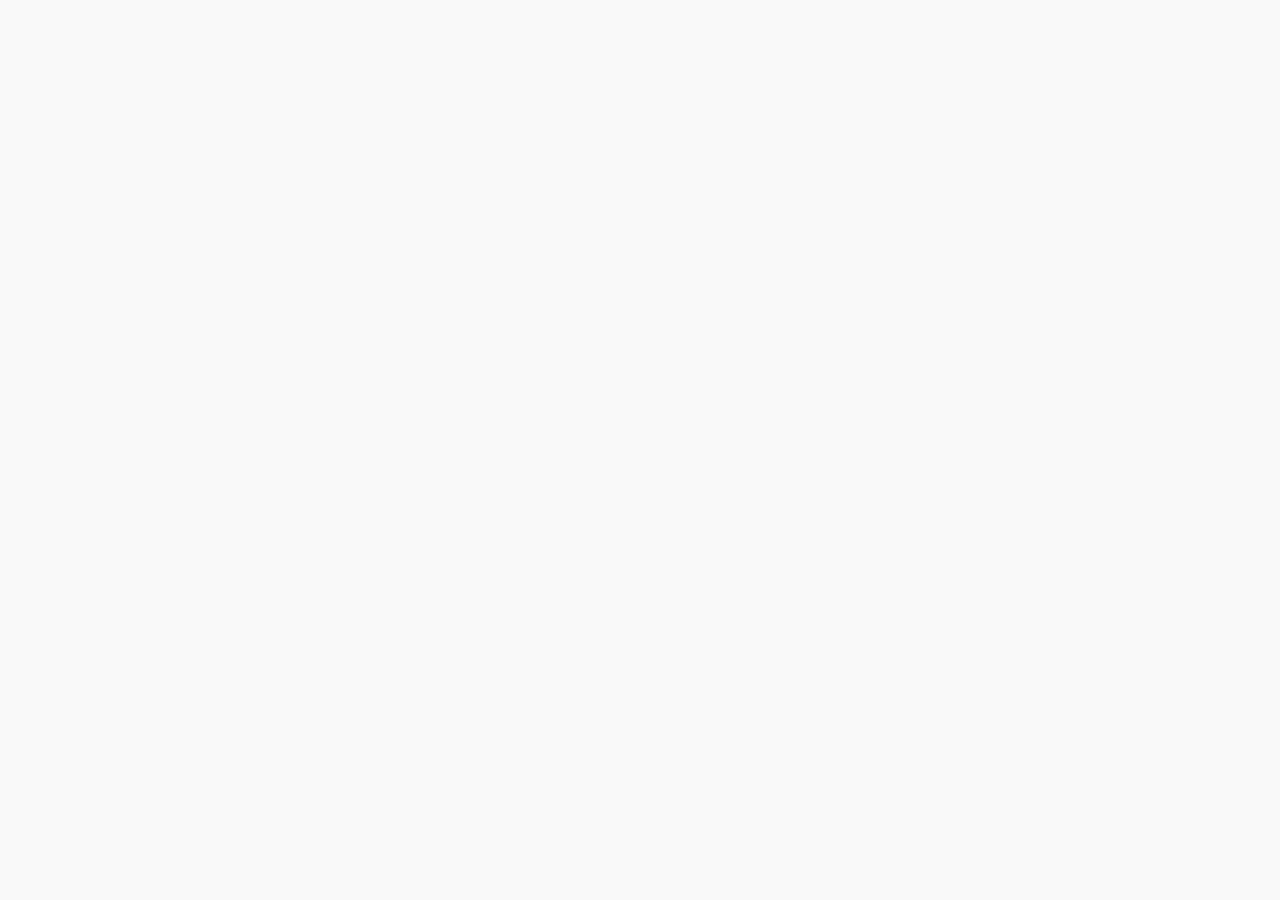
==== index.html @ bdbdbea4 "Update index.html" ====
<!DOCTYPE html>
<html lang="en">

<head>
  <meta charset="UTF-8" />
  <meta name="viewport" content="width=device-width, initial-scale=1.0" />
  <title>Smart Arab Hustle</title>
  <link rel="stylesheet" href="style.css" />
  <style>
    html {
      scroll-behavior: smooth;
    }

    body {
      font-family: Arial, sans-serif;
      margin: 0;
      padding: 0;
      background-color: #f9f9f9;
    }

    .hero {
      background: linear-gradient(to right, #0f2027, #203a43, #2c5364);
      color: white;
      text-align: center;
      padding: 60px 20px;
    }

    .hero h1 {
      font-size: 2.5em;
      margin-bottom: 10px;
    }

    .hero p {
      font-size: 1.2em;
      margin-bottom: 20px;
    }

    .hero a {
      padding:
---- style.css ----
body {
    font-family: 'Segoe UI', sans-serif;
    background: #f4f4f4;
    color: #333;
    text-align: center;
    margin: 0;
    padding: 0;
}
.container {
    padding: 40px 20px;
}
.logo {
    width: 100px;
    margin-bottom: 10px;
}
h1 {
    font-size: 2.5em;
    margin-bottom: 10px;
}
p {
    font-size: 1.2em;
    margin-bottom: 20px;
}
.buttons a {
    display: inline-block;
    margin: 10px;
    padding: 10px 20px;
    background: #007bff;
    color: white;
    text-decoration: none;
    border-radius: 5px;
}
.buttons a:hover {
    background: #0056b3;
}
footer {
    margin-top: 40px;
    font-size: 0.9em;
    color: #777;
}
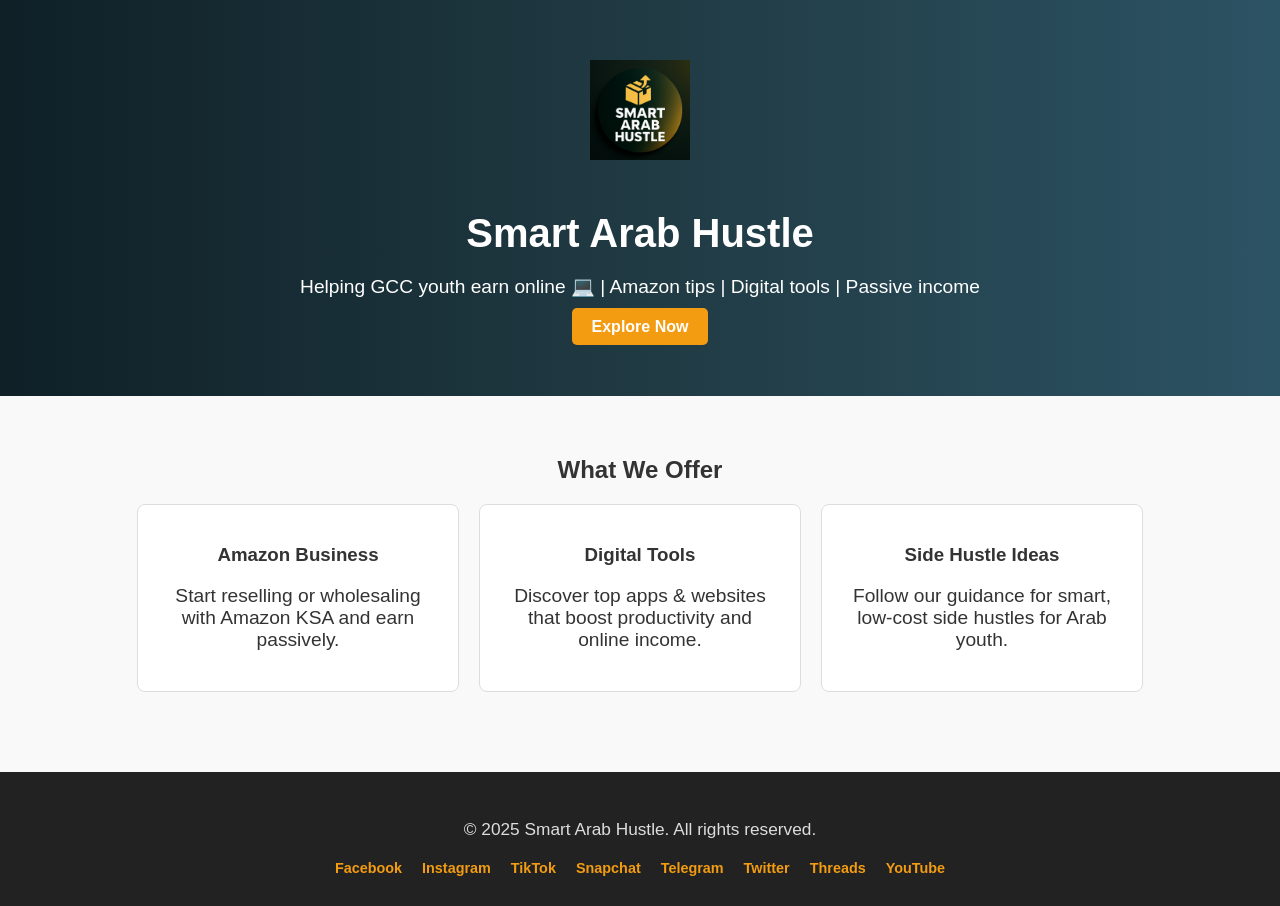
==== commit 1b4ab05b: "Update index.html" ====
--- a/index.html
+++ b/index.html
@@ -36,4 +36,120 @@
     }
 
     .hero a {
-      padding:
+      padding: 10px 20px;
+      background-color: #f39c12;
+      color: white;
+      text-decoration: none;
+      border-radius: 5px;
+      font-weight: bold;
+    }
+
+    .section {
+      padding: 40px 20px;
+      text-align: center;
+      opacity: 0;
+      transform: translateY(30px);
+      transition: opacity 0.8s ease-out, transform 0.8s ease-out;
+    }
+
+    .section.visible {
+      opacity: 1;
+      transform: translateY(0);
+    }
+
+    .section h2 {
+      margin-bottom: 20px;
+      color: #333;
+    }
+
+    .services {
+      display: flex;
+      flex-wrap: wrap;
+      justify-content: center;
+      gap: 20px;
+    }
+
+    .service-box {
+      background-color: white;
+      border: 1px solid #ddd;
+      padding: 20px;
+      border-radius: 8px;
+      width: 280px;
+    }
+
+    footer {
+      background-color: #222;
+      color: #ddd;
+      text-align: center;
+      padding: 30px 20px;
+    }
+
+    .social-icons a {
+      margin: 0 8px;
+      color: #f39c12;
+      text-decoration: none;
+      font-weight: bold;
+    }
+
+    .logo {
+      height: 100px;
+      margin-bottom: 20px;
+    }
+  </style>
+</head>
+
+<body>
+  <div class="hero">
+    <img src="logo.png" alt="Smart Arab Hustle Logo" class="logo" />
+    <h1>Smart Arab Hustle</h1>
+    <p>Helping GCC youth earn online 💻 | Amazon tips | Digital tools | Passive income</p>
+    <a href="#services">Explore Now</a>
+  </div>
+
+  <div class="section" id="services">
+    <h2>What We Offer</h2>
+    <div class="services">
+      <div class="service-box">
+        <h3>Amazon Business</h3>
+        <p>Start reselling or wholesaling with Amazon KSA and earn passively.</p>
+      </div>
+      <div class="service-box">
+        <h3>Digital Tools</h3>
+        <p>Discover top apps & websites that boost productivity and online income.</p>
+      </div>
+      <div class="service-box">
+        <h3>Side Hustle Ideas</h3>
+        <p>Follow our guidance for smart, low-cost side hustles for Arab youth.</p>
+      </div>
+    </div>
+  </div>
+
+  <footer>
+    <p>&copy; 2025 Smart Arab Hustle. All rights reserved.</p>
+    <div class="social-icons">
+      <a href="https://facebook.com/smartarabhustle" target="_blank">Facebook</a>
+      <a href="https://instagram.com/smartarabhustle" target="_blank">Instagram</a>
+      <a href="https://tiktok.com/@smartarabhustle" target="_blank">TikTok</a>
+      <a href="https://snapchat.com/add/smartarabhustle" target="_blank">Snapchat</a>
+      <a href="https://t.me/smartarabhustle" target="_blank">Telegram</a>
+      <a href="https://twitter.com/smartarabhustle" target="_blank">Twitter</a>
+      <a href="https://www.threads.net/@smartarabhustle" target="_blank">Threads</a>
+      <a href="https://youtube.com/@smartarabhustle" target="_blank">YouTube</a>
+    </div>
+  </footer>
+
+  <script>
+    // Scroll animation: detect when section is visible
+    const section = document.getElementById('services');
+    const observer = new IntersectionObserver(entries => {
+      entries.forEach(entry => {
+        if (entry.isIntersecting) {
+          entry.target.classList.add('visible');
+        }
+      });
+    }, { threshold: 0.2 });
+    observer.observe(section);
+  </script>
+</body>
+
+</html>
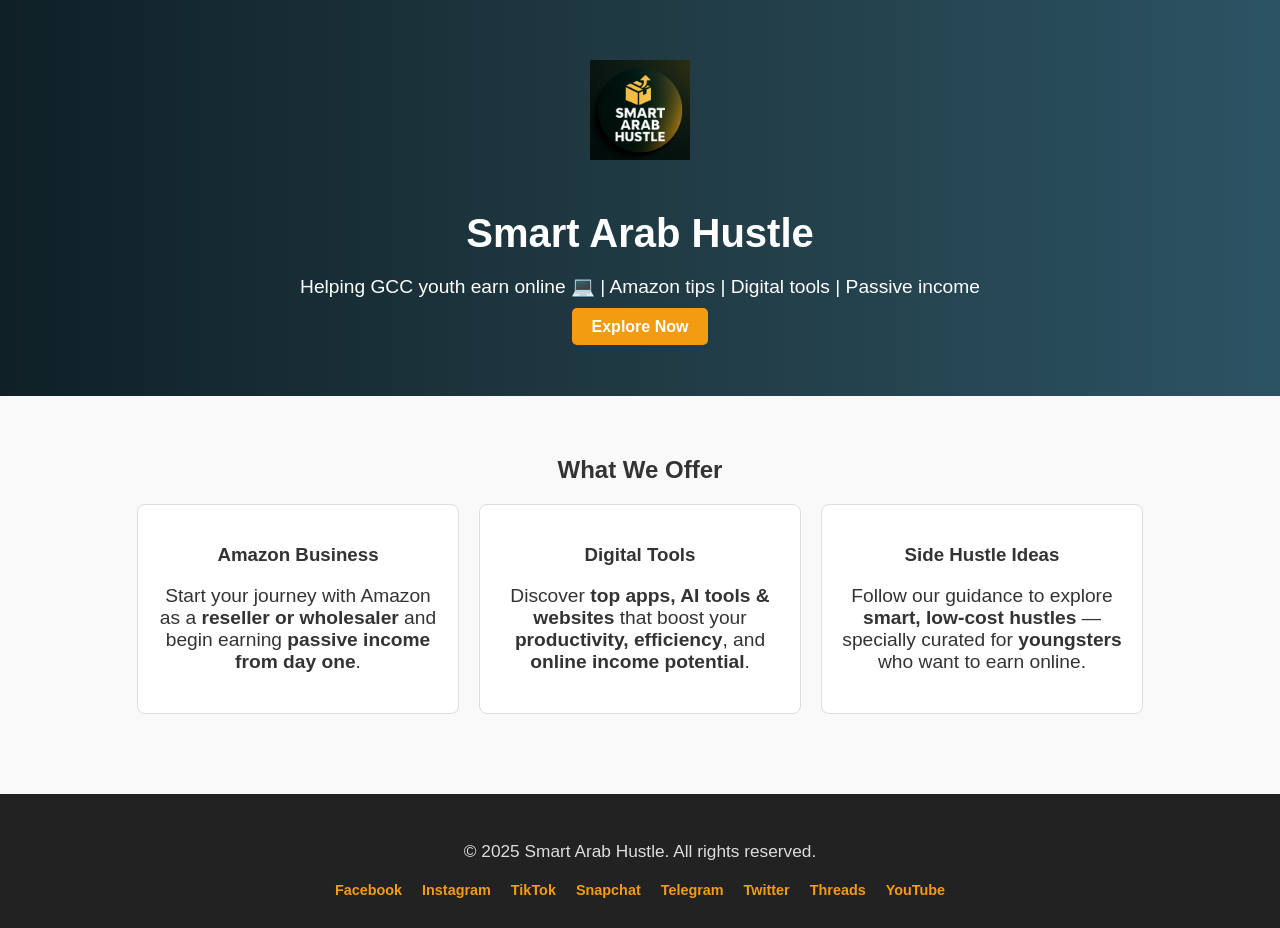
==== commit b7814811: "Update index.html" ====
--- a/index.html
+++ b/index.html
@@ -111,15 +111,15 @@
     <div class="services">
       <div class="service-box">
         <h3>Amazon Business</h3>
-        <p>Start reselling or wholesaling with Amazon KSA and earn passively.</p>
+        <p>Start your journey with Amazon as a <strong>reseller or wholesaler</strong> and begin earning <strong>passive income from day one</strong>.</p>
       </div>
       <div class="service-box">
         <h3>Digital Tools</h3>
-        <p>Discover top apps & websites that boost productivity and online income.</p>
+        <p>Discover <strong>top apps, AI tools & websites</strong> that boost your <strong>productivity, efficiency</strong>, and <strong>online income potential</strong>.</p>
       </div>
       <div class="service-box">
         <h3>Side Hustle Ideas</h3>
-        <p>Follow our guidance for smart, low-cost side hustles for Arab youth.</p>
+        <p>Follow our guidance to explore <strong>smart, low-cost hustles</strong> — specially curated for <strong>youngsters</strong> who want to earn online.</p>
       </div>
     </div>
   </div>
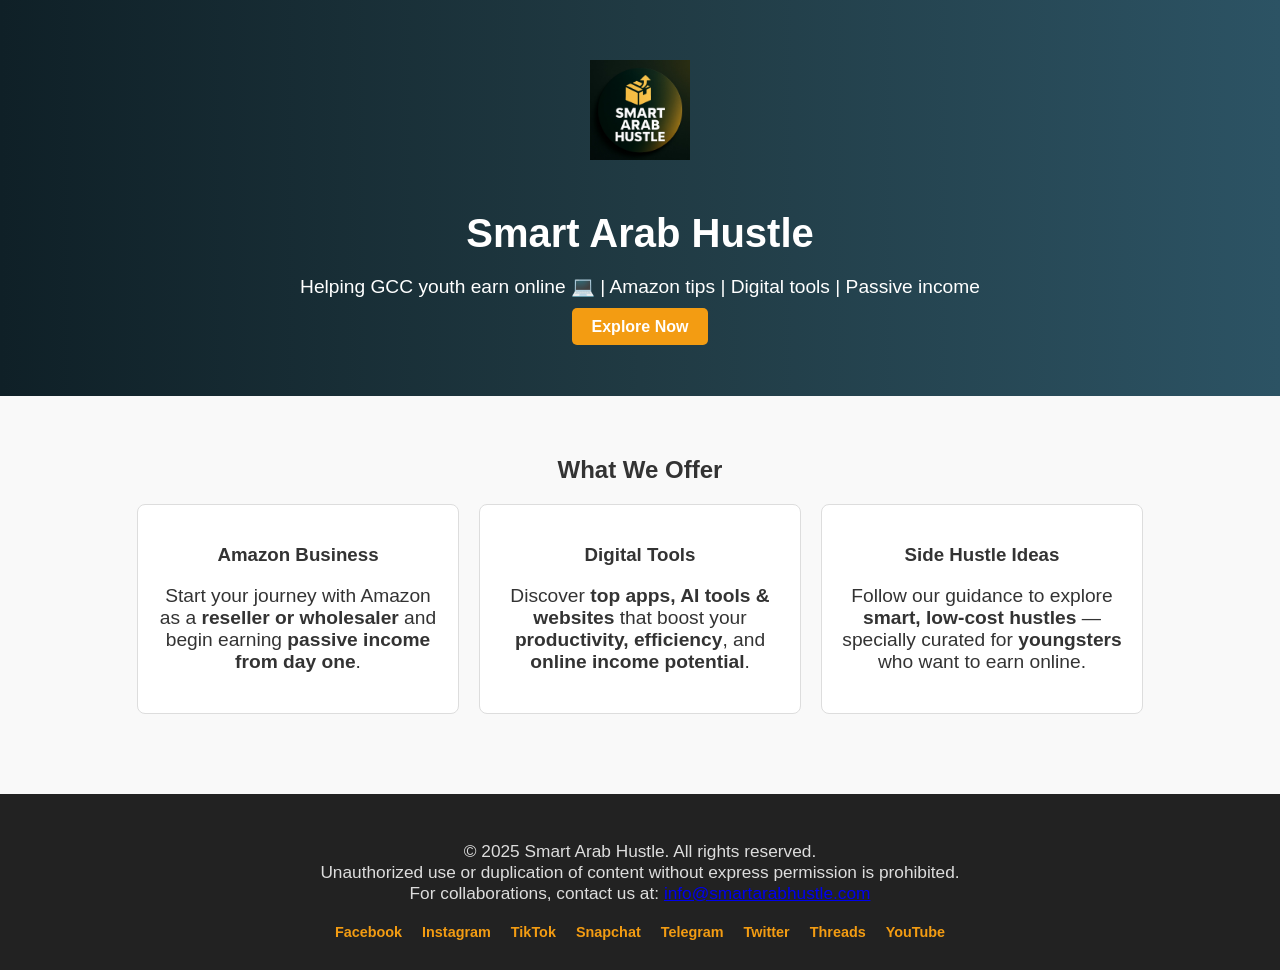
==== commit 332c0dc0: "Update index.html" ====
--- a/index.html
+++ b/index.html
@@ -125,7 +125,9 @@
   </div>
 
   <footer>
-    <p>&copy; 2025 Smart Arab Hustle. All rights reserved.</p>
+    <p>&copy; 2025 Smart Arab Hustle. All rights reserved.<br>
+      Unauthorized use or duplication of content without express permission is prohibited.<br>
+      For collaborations, contact us at: <a href="mailto:info@smartarabhustle.com">info@smartarabhustle.com</a></p>
     <div class="social-icons">
       <a href="https://facebook.com/smartarabhustle" target="_blank">Facebook</a>
       <a href="https://instagram.com/smartarabhustle" target="_blank">Instagram</a>
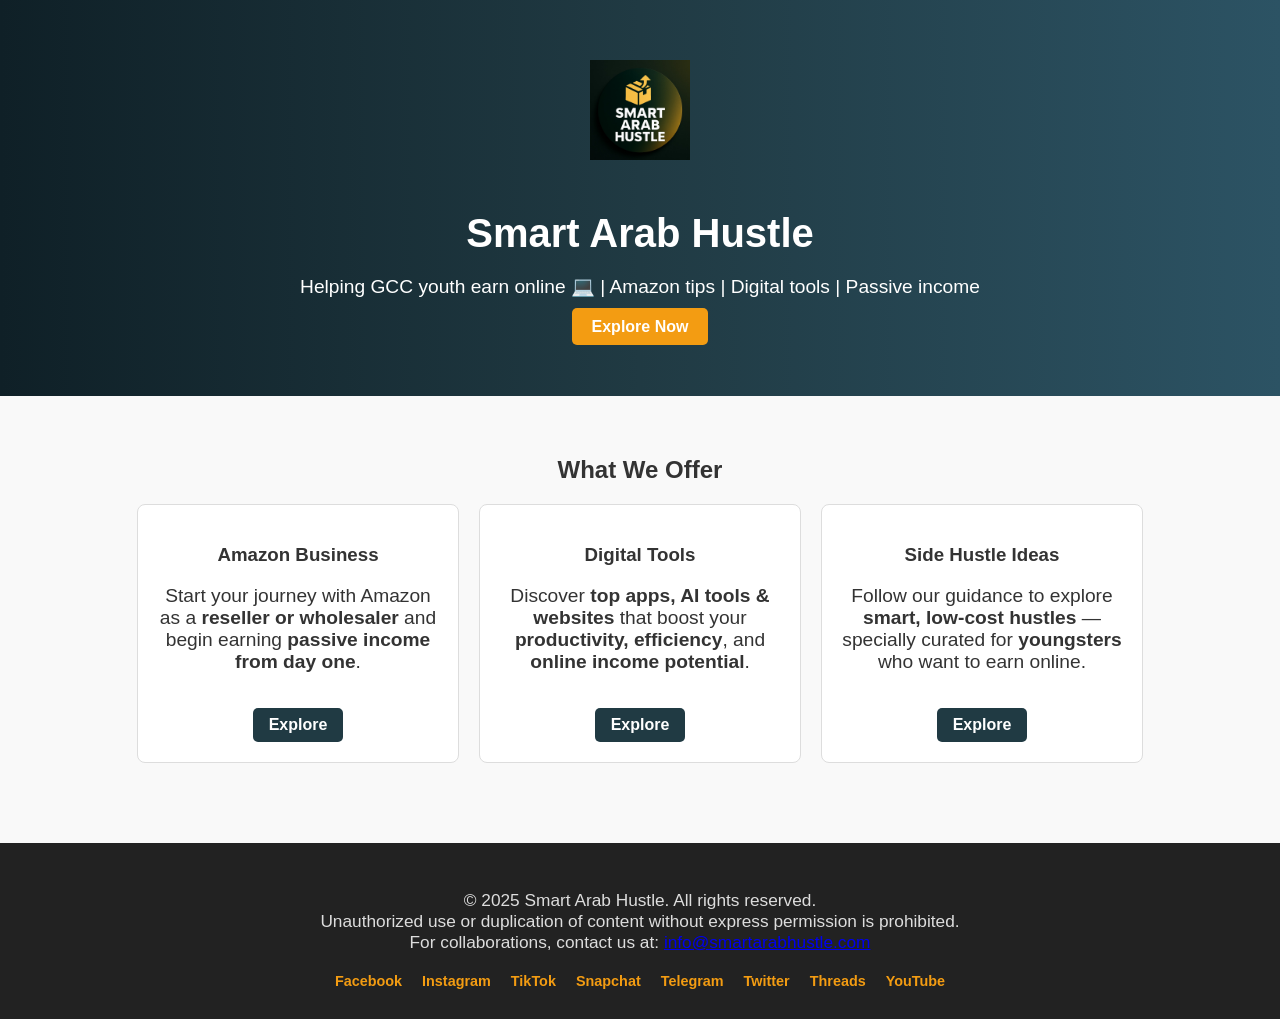
==== commit ee980e06: "Update index.html" ====
--- a/index.html
+++ b/index.html
@@ -77,6 +77,17 @@
       width: 280px;
     }
 
+    .service-box a {
+      display: inline-block;
+      margin-top: 15px;
+      padding: 8px 16px;
+      background-color: #203a43;
+      color: #fff;
+      border-radius: 5px;
+      text-decoration: none;
+      font-weight: bold;
+    }
+
     footer {
       background-color: #222;
       color: #ddd;
@@ -112,14 +123,17 @@
       <div class="service-box">
         <h3>Amazon Business</h3>
         <p>Start your journey with Amazon as a <strong>reseller or wholesaler</strong> and begin earning <strong>passive income from day one</strong>.</p>
+        <a href="/amazon.html">Explore</a>
       </div>
       <div class="service-box">
         <h3>Digital Tools</h3>
         <p>Discover <strong>top apps, AI tools & websites</strong> that boost your <strong>productivity, efficiency</strong>, and <strong>online income potential</strong>.</p>
+        <a href="/tools.html">Explore</a>
       </div>
       <div class="service-box">
         <h3>Side Hustle Ideas</h3>
         <p>Follow our guidance to explore <strong>smart, low-cost hustles</strong> — specially curated for <strong>youngsters</strong> who want to earn online.</p>
+        <a href="/hustles.html">Explore</a>
       </div>
     </div>
   </div>
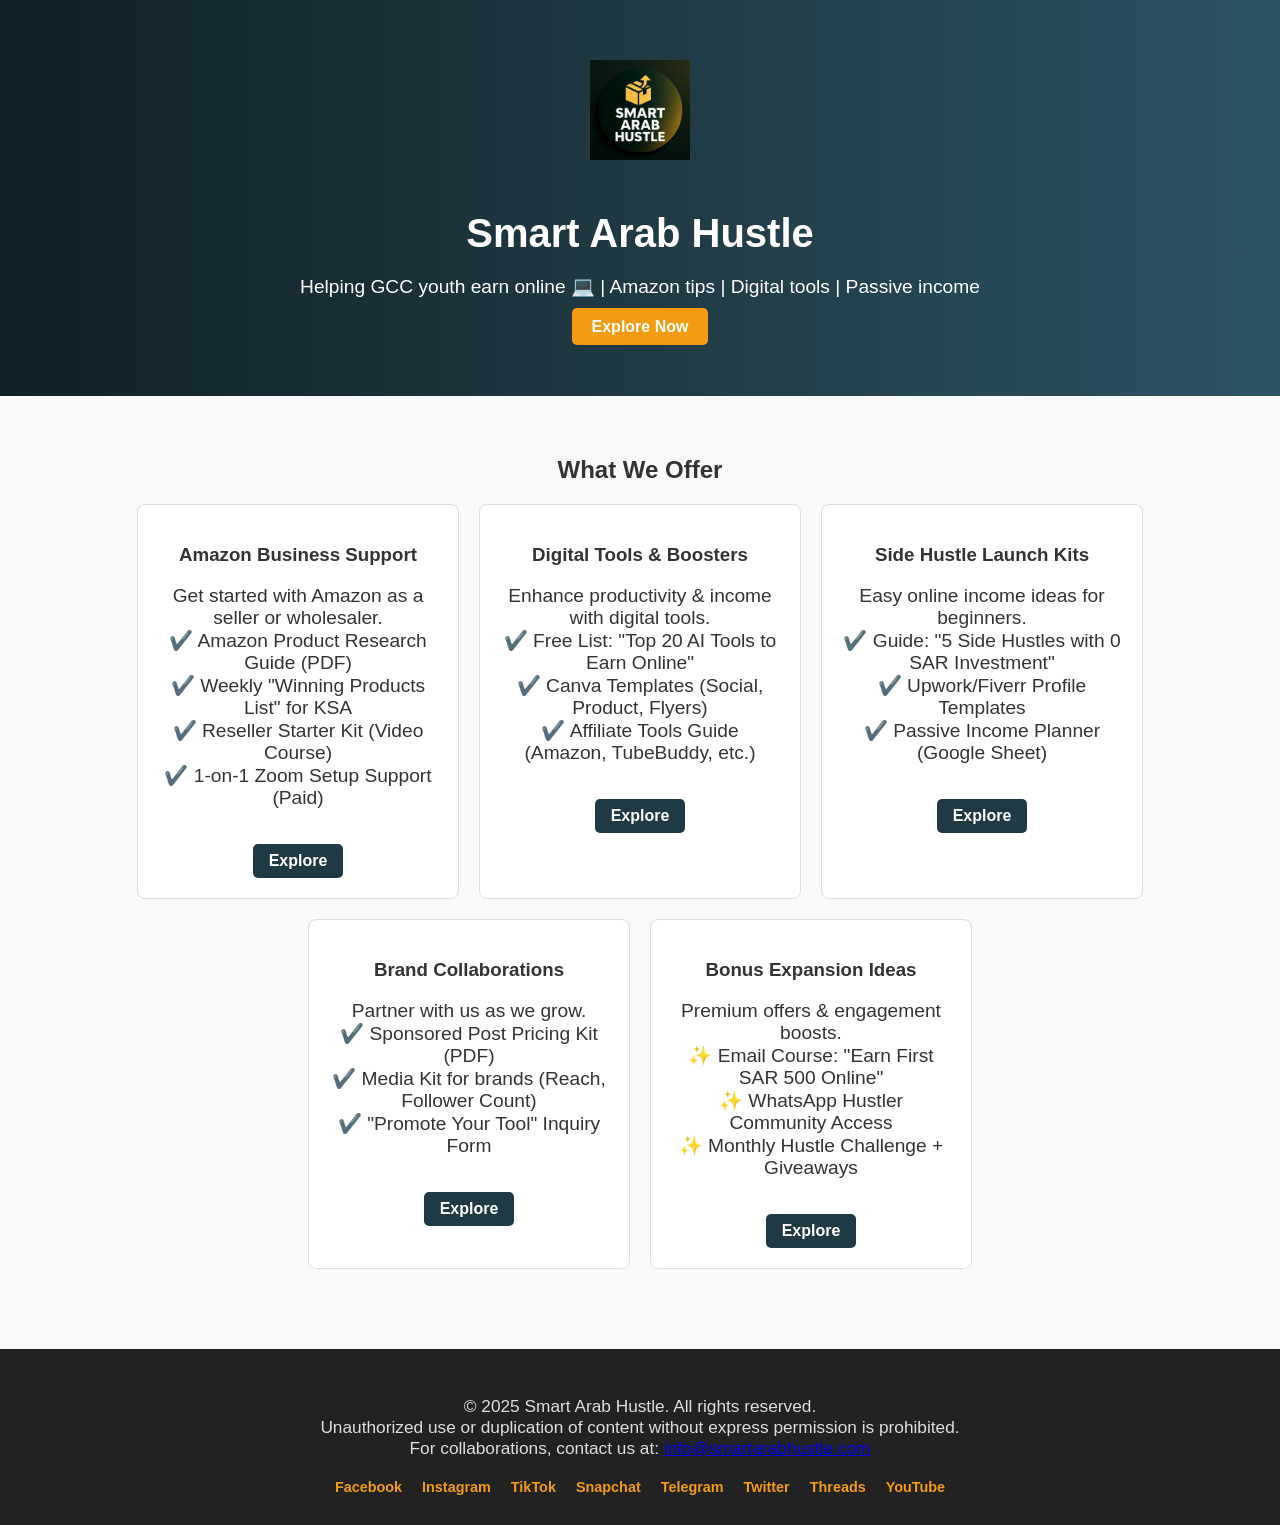
==== commit 71e16dc3: "Update index.html" ====
--- a/index.html
+++ b/index.html
@@ -121,19 +121,75 @@
     <h2>What We Offer</h2>
     <div class="services">
       <div class="service-box">
-        <h3>Amazon Business</h3>
-        <p>Start your journey with Amazon as a <strong>reseller or wholesaler</strong> and begin earning <strong>passive income from day one</strong>.</p>
+        <h3>Amazon Business Support</h3>
+        <p>
+          Get started with Amazon as a seller or wholesaler.
+          <br />
+          ✔️ Amazon Product Research Guide (PDF)
+          <br />
+          ✔️ Weekly "Winning Products List" for KSA
+          <br />
+          ✔️ Reseller Starter Kit (Video Course)
+          <br />
+          ✔️ 1-on-1 Zoom Setup Support (Paid)
+        </p>
         <a href="/amazon.html">Explore</a>
       </div>
-      <div class="service-box">
-        <h3>Digital Tools</h3>
-        <p>Discover <strong>top apps, AI tools & websites</strong> that boost your <strong>productivity, efficiency</strong>, and <strong>online income potential</strong>.</p>
+
+      <div class="service-box">
+        <h3>Digital Tools & Boosters</h3>
+        <p>
+          Enhance productivity & income with digital tools.
+          <br />
+          ✔️ Free List: "Top 20 AI Tools to Earn Online"
+          <br />
+          ✔️ Canva Templates (Social, Product, Flyers)
+          <br />
+          ✔️ Affiliate Tools Guide (Amazon, TubeBuddy, etc.)
+        </p>
         <a href="/tools.html">Explore</a>
       </div>
-      <div class="service-box">
-        <h3>Side Hustle Ideas</h3>
-        <p>Follow our guidance to explore <strong>smart, low-cost hustles</strong> — specially curated for <strong>youngsters</strong> who want to earn online.</p>
+
+      <div class="service-box">
+        <h3>Side Hustle Launch Kits</h3>
+        <p>
+          Easy online income ideas for beginners.
+          <br />
+          ✔️ Guide: "5 Side Hustles with 0 SAR Investment"
+          <br />
+          ✔️ Upwork/Fiverr Profile Templates
+          <br />
+          ✔️ Passive Income Planner (Google Sheet)
+        </p>
         <a href="/hustles.html">Explore</a>
+      </div>
+
+      <div class="service-box">
+        <h3>Brand Collaborations</h3>
+        <p>
+          Partner with us as we grow.
+          <br />
+          ✔️ Sponsored Post Pricing Kit (PDF)
+          <br />
+          ✔️ Media Kit for brands (Reach, Follower Count)
+          <br />
+          ✔️ "Promote Your Tool" Inquiry Form
+        </p>
+        <a href="/collab.html">Explore</a>
+      </div>
+
+      <div class="service-box">
+        <h3>Bonus Expansion Ideas</h3>
+        <p>
+          Premium offers & engagement boosts.
+          <br />
+          ✨ Email Course: "Earn First SAR 500 Online"
+          <br />
+          ✨ WhatsApp Hustler Community Access
+          <br />
+          ✨ Monthly Hustle Challenge + Giveaways
+        </p>
+        <a href="/bonus.html">Explore</a>
       </div>
     </div>
   </div>
@@ -155,7 +211,6 @@
   </footer>
 
   <script>
-    // Scroll animation: detect when section is visible
     const section = document.getElementById('services');
     const observer = new IntersectionObserver(entries => {
       entries.forEach(entry => {
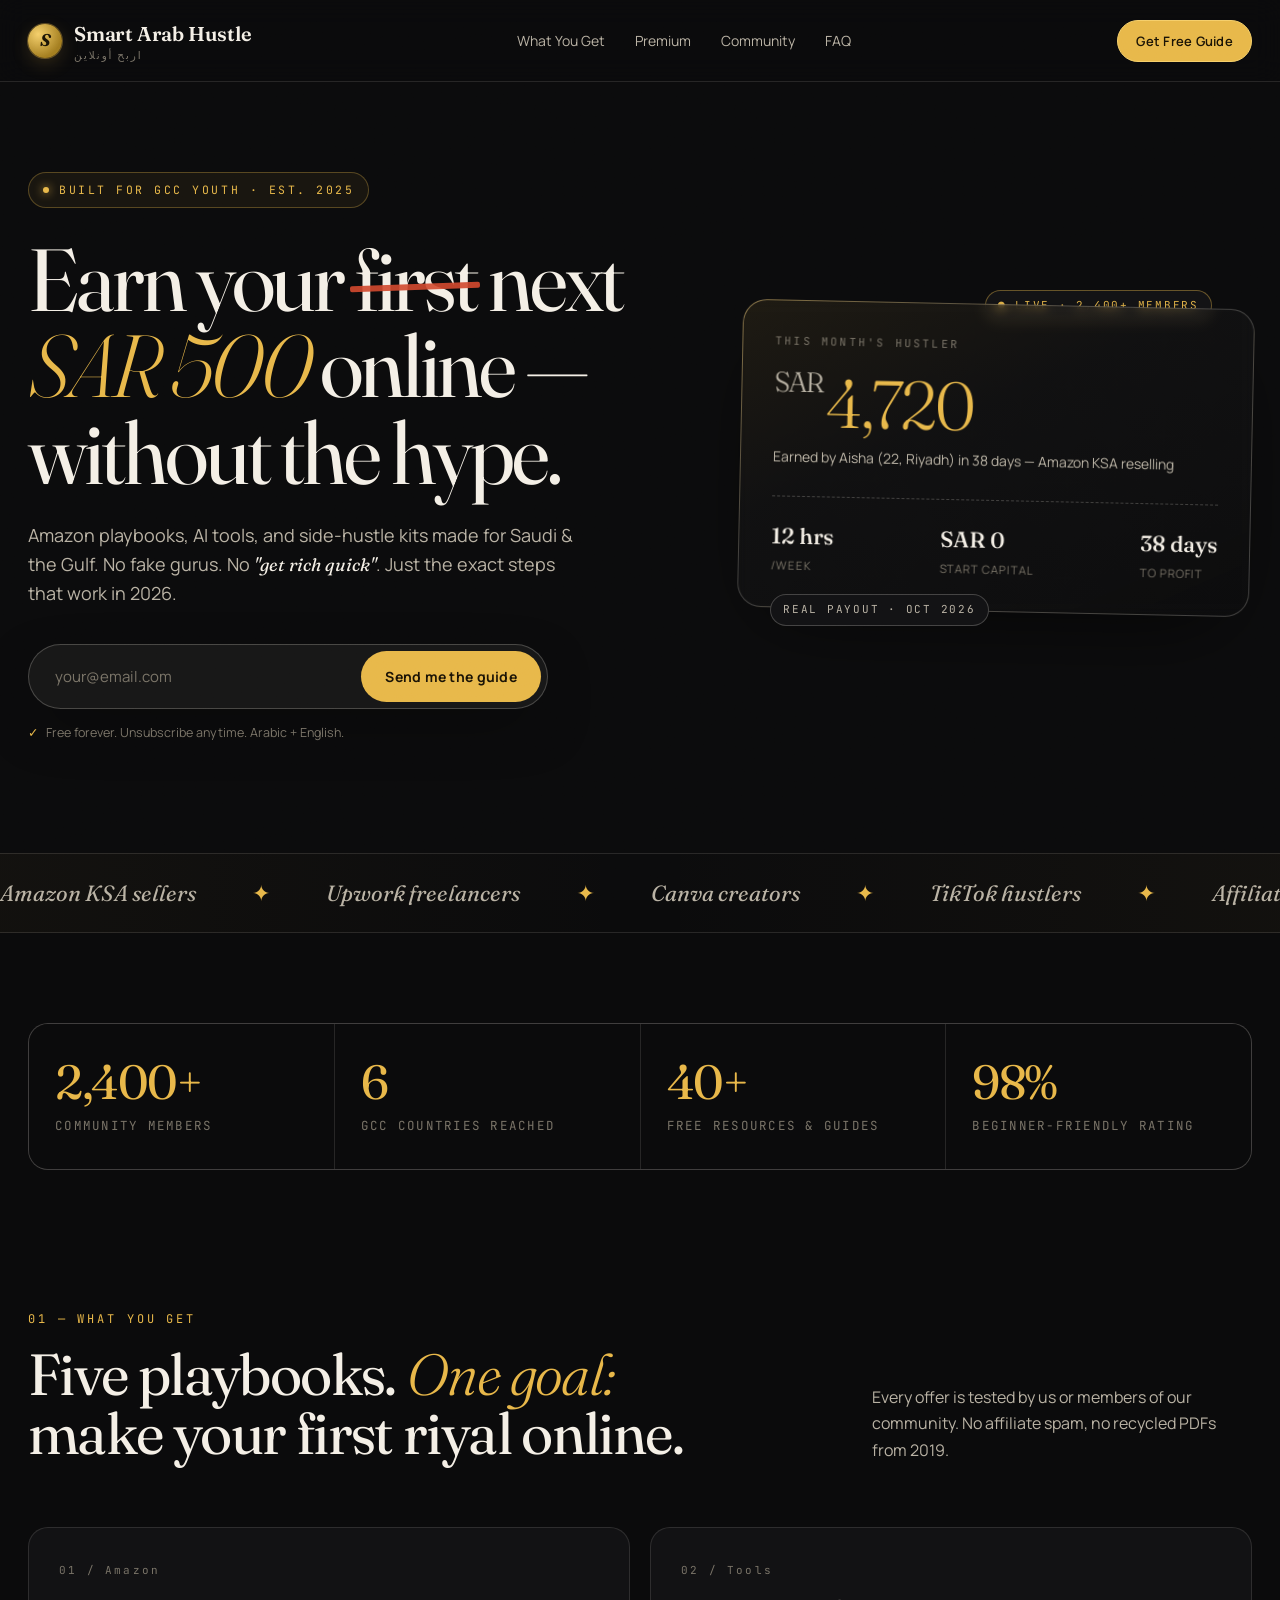
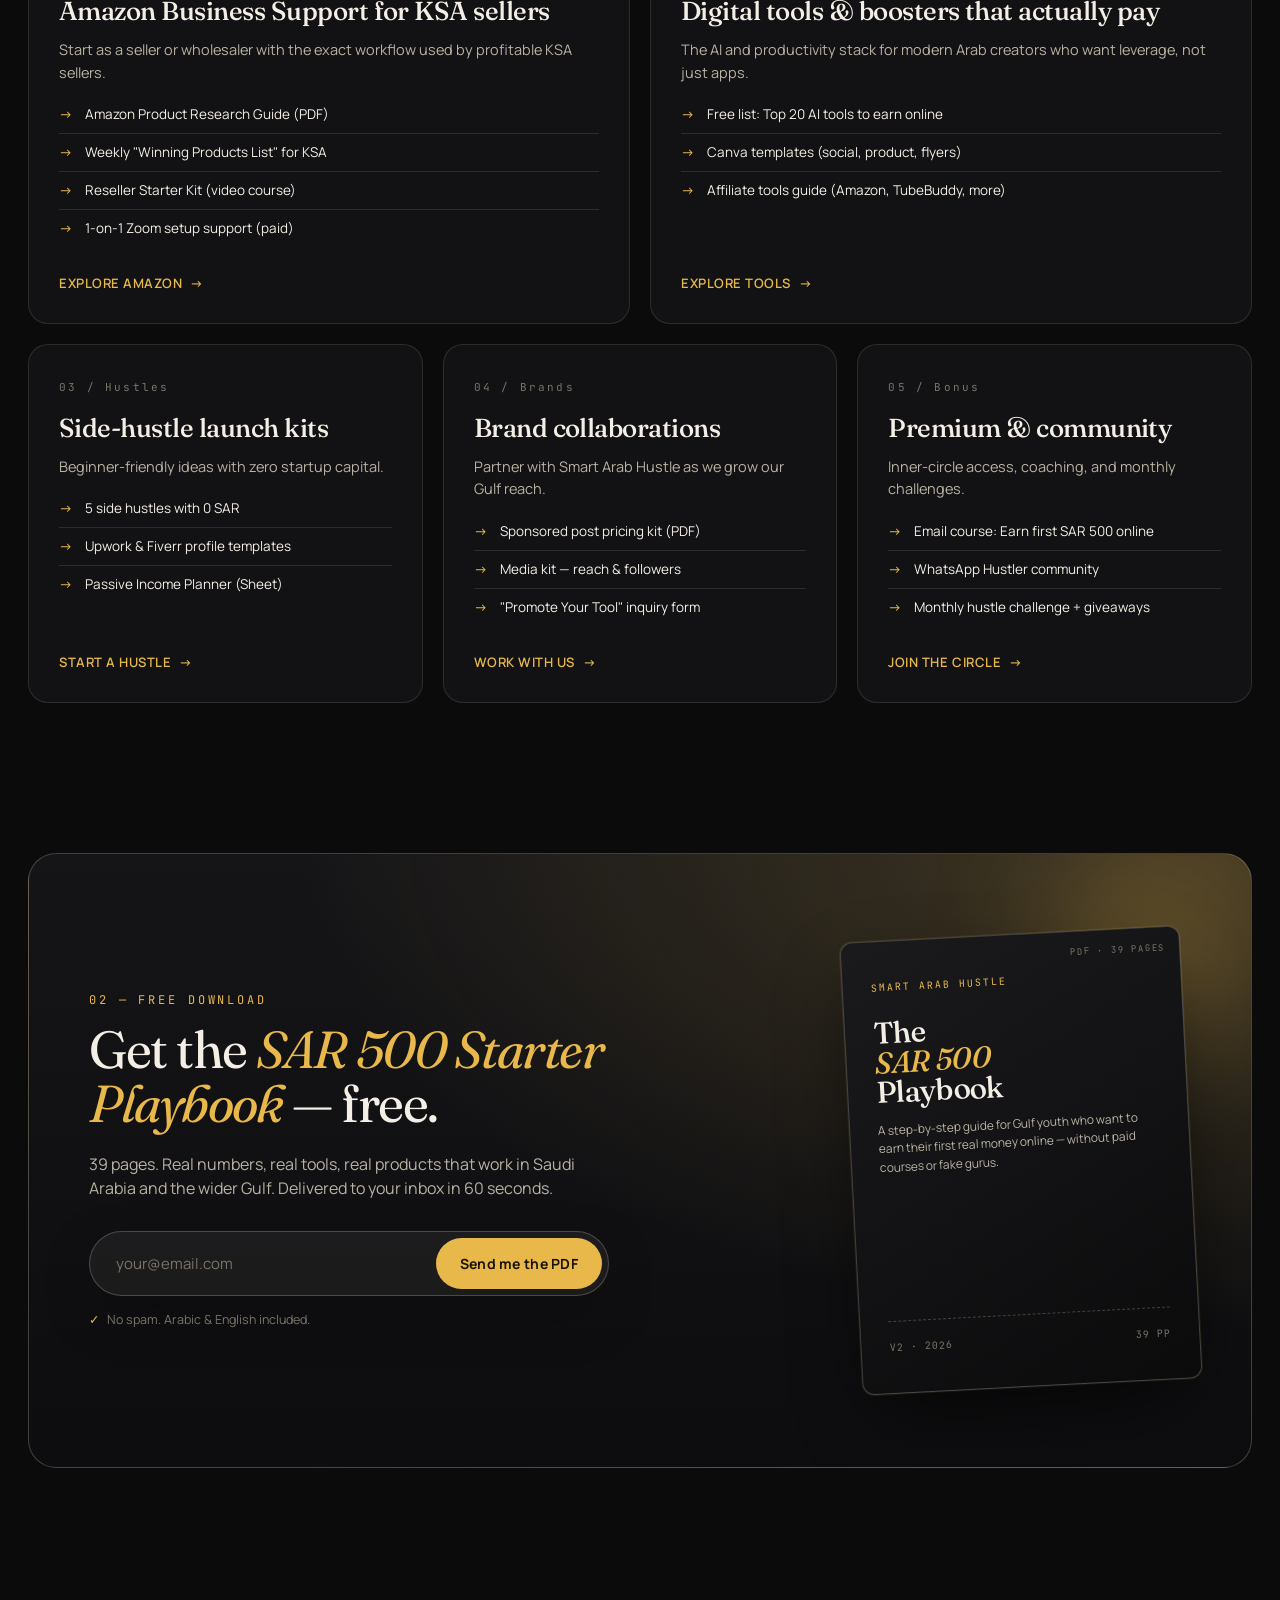
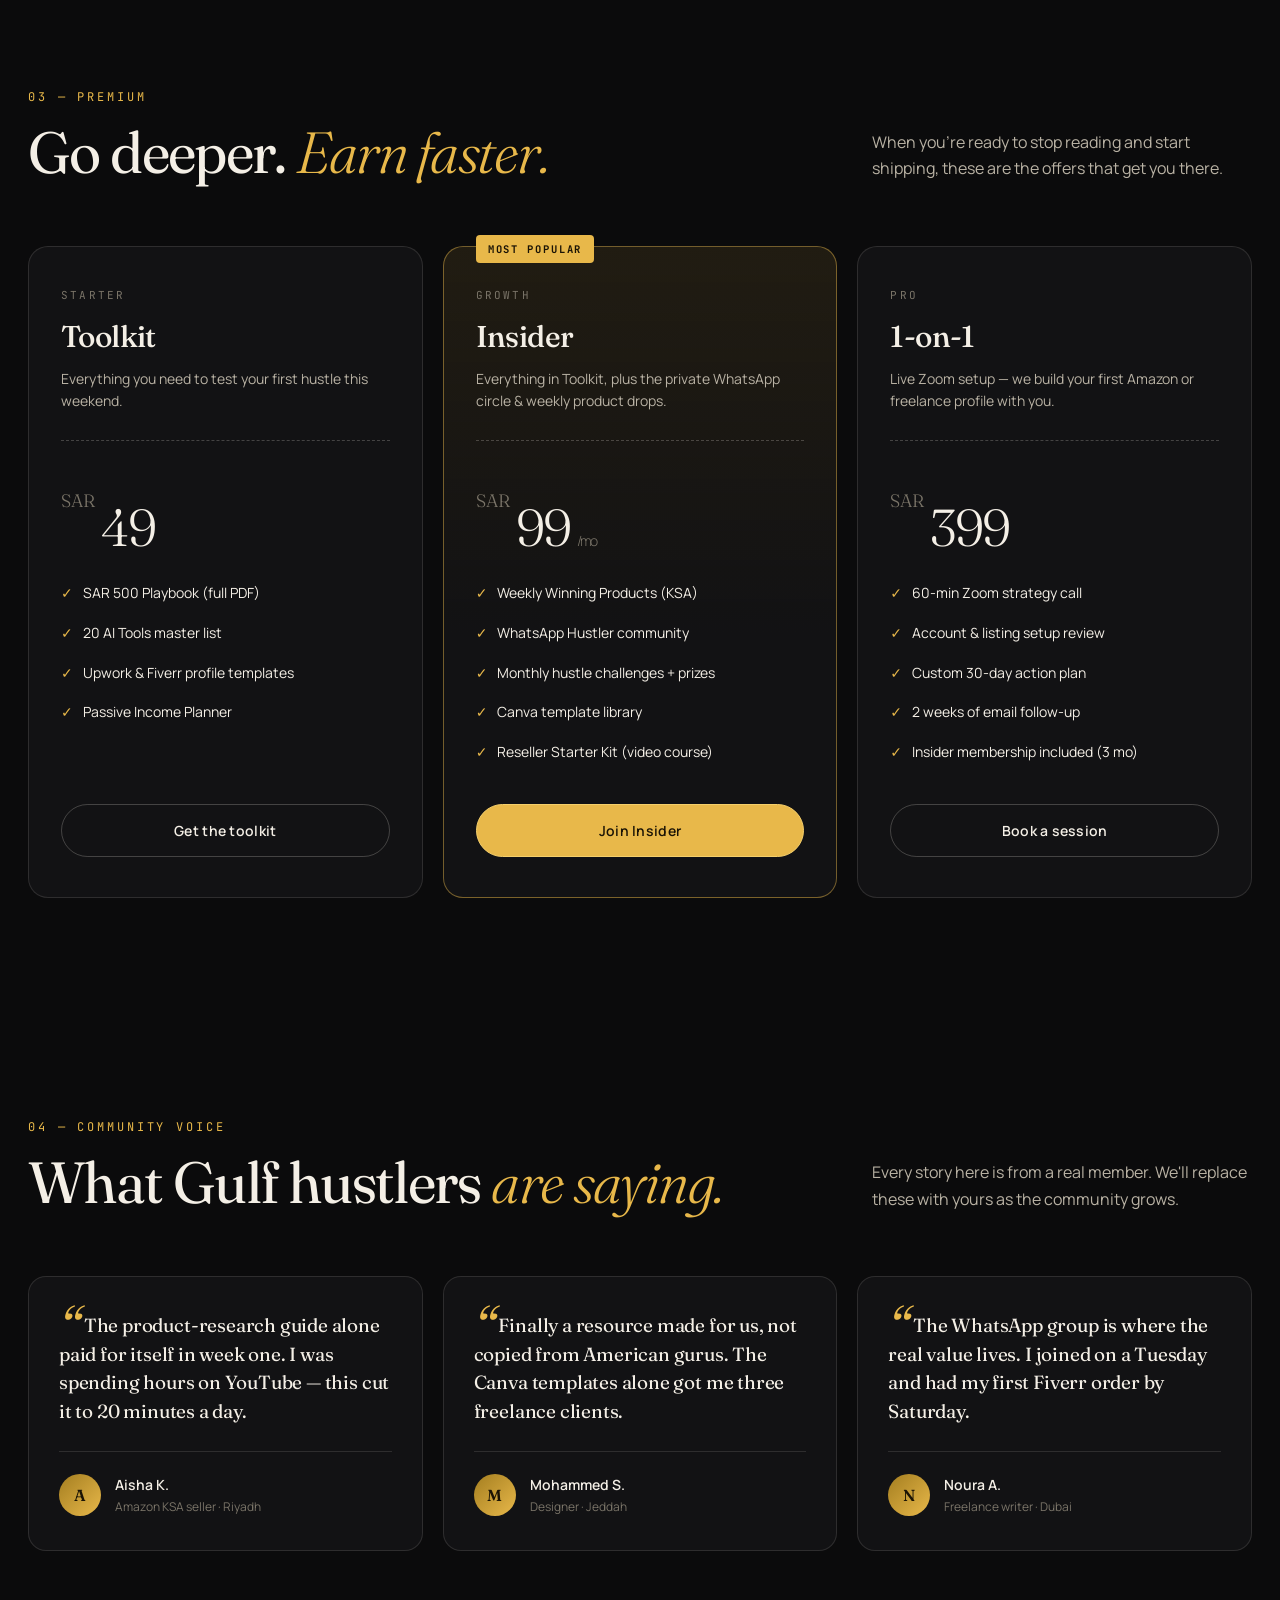
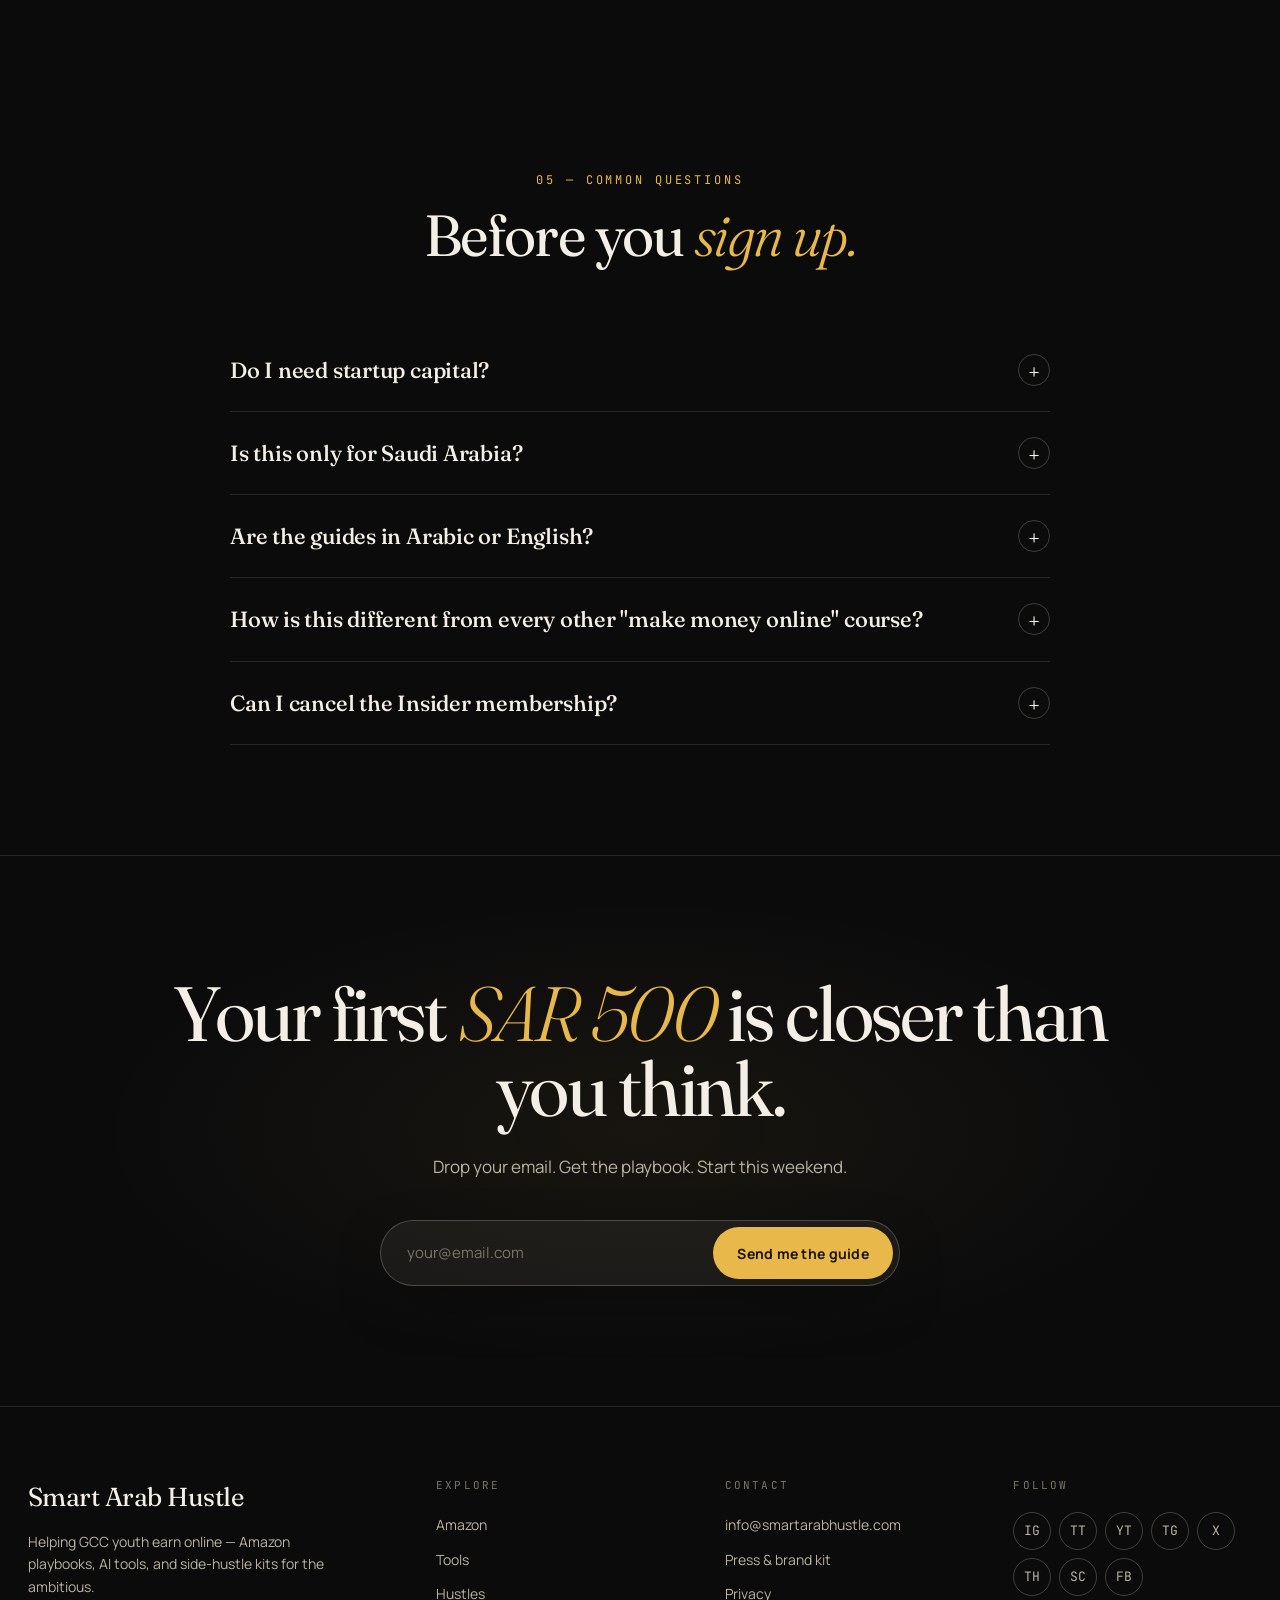
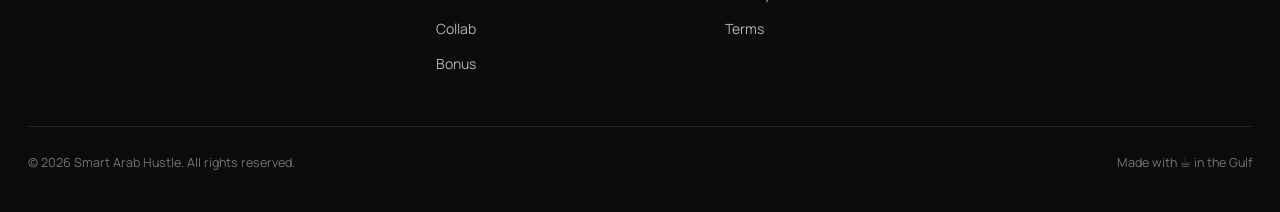
==== commit 62b53157: "Launch new site with playbook lead magnet" ====
--- a/index.html
+++ b/index.html
@@ -1,226 +1,863 @@
 <!DOCTYPE html>
 <html lang="en">
-
 <head>
-  <meta charset="UTF-8" />
-  <meta name="viewport" content="width=device-width, initial-scale=1.0" />
-  <title>Smart Arab Hustle</title>
-  <link rel="stylesheet" href="style.css" />
-  <style>
-    html {
-      scroll-behavior: smooth;
+<meta charset="UTF-8" />
+<meta name="viewport" content="width=device-width, initial-scale=1.0" />
+<title>Smart Arab Hustle — Helping GCC Youth Earn Online</title>
+<meta name="description" content="Amazon tips, digital tools & passive income playbooks for ambitious Gulf youth. Start earning your first SAR 500 online — free guide inside." />
+<link rel="preconnect" href="https://fonts.googleapis.com">
+<link rel="preconnect" href="https://fonts.gstatic.com" crossorigin>
+<link href="https://fonts.googleapis.com/css2?family=Fraunces:ital,opsz,wght@0,9..144,300..900;1,9..144,300..900&family=Manrope:wght@300;400;500;600;700;800&family=JetBrains+Mono:wght@400;500&display=swap" rel="stylesheet">
+<style>
+  :root{
+    --bg:#0B0B0C;
+    --bg-2:#121214;
+    --ink:#F4EFE6;
+    --ink-dim:#B9B2A4;
+    --ink-muted:#7A7468;
+    --gold:#E8B84A;
+    --gold-2:#F5CF6B;
+    --gold-deep:#A47E20;
+    --crimson:#D2492E;
+    --line:rgba(244,239,230,0.12);
+    --line-strong:rgba(244,239,230,0.22);
+    --serif:"Fraunces", ui-serif, Georgia, serif;
+    --sans:"Manrope", system-ui, -apple-system, sans-serif;
+    --mono:"JetBrains Mono", ui-monospace, monospace;
+  }
+  *{box-sizing:border-box;margin:0;padding:0}
+  html{scroll-behavior:smooth}
+  body{
+    background:var(--bg);
+    color:var(--ink);
+    font-family:var(--sans);
+    font-weight:400;
+    line-height:1.55;
+    -webkit-font-smoothing:antialiased;
+    overflow-x:hidden;
+  }
+  a{color:inherit;text-decoration:none}
+  img{max-width:100%;display:block}
+  ::selection{background:var(--gold);color:#000}
+
+  /* ---------- Atmosphere / grain ---------- */
+  body::before{
+    content:"";
+    position:fixed;inset:0;
+    background-image:url("data:image/svg+xml;utf8,<svg xmlns='http://www.w3.org/2000/svg' width='200' height='200'><filter id='n'><feTurbulence type='fractalNoise' baseFrequency='0.85' numOctaves='2' stitchTiles='stitch'/><feColorMatrix values='0 0 0 0 1  0 0 0 0 0.95  0 0 0 0 0.82  0 0 0 0.08 0'/></filter><rect width='100%25' height='100%25' filter='url(%23n)'/></svg>");
+    opacity:.35;pointer-events:none;z-index:100;mix-blend-mode:overlay;
+  }
+
+  /* ---------- Nav ---------- */
+  .nav{
+    position:sticky;top:0;z-index:50;
+    backdrop-filter:blur(14px);
+    background:rgba(11,11,12,0.72);
+    border-bottom:1px solid var(--line);
+  }
+  .nav-inner{
+    max-width:1280px;margin:0 auto;
+    padding:18px 28px;
+    display:flex;align-items:center;justify-content:space-between;gap:24px;
+  }
+  .brand{display:flex;align-items:center;gap:12px;font-family:var(--serif);font-weight:600;font-size:20px;letter-spacing:-0.01em}
+  .brand-mark{
+    width:34px;height:34px;border-radius:50%;
+    background:radial-gradient(circle at 30% 30%, var(--gold-2), var(--gold-deep) 70%);
+    display:grid;place-items:center;
+    font-family:var(--serif);font-weight:700;font-size:17px;color:#1a1305;font-style:italic;
+    box-shadow:0 0 0 1px rgba(232,184,74,0.35), 0 6px 18px rgba(232,184,74,0.18);
+  }
+  .brand small{display:block;font-family:var(--sans);font-size:10.5px;font-weight:500;letter-spacing:0.18em;text-transform:uppercase;color:var(--ink-muted);margin-top:-2px}
+  .nav-links{display:flex;gap:30px;font-size:14px;color:var(--ink-dim)}
+  .nav-links a{transition:color .2s}
+  .nav-links a:hover{color:var(--gold)}
+  .nav-cta{
+    font-size:13px;font-weight:600;letter-spacing:0.02em;
+    padding:10px 18px;border-radius:999px;
+    background:var(--gold);color:#1a1305;
+    transition:transform .2s, box-shadow .2s;
+    border:1px solid var(--gold-2);
+  }
+  .nav-cta:hover{transform:translateY(-1px);box-shadow:0 8px 22px rgba(232,184,74,0.28)}
+  @media (max-width:820px){.nav-links{display:none}}
+
+  /* ---------- Hero ---------- */
+  .hero{
+    position:relative;
+    padding:90px 28px 110px;
+    max-width:1280px;margin:0 auto;
+    overflow:hidden;
+  }
+  .hero-grid{
+    display:grid;
+    grid-template-columns:1.25fr 1fr;
+    gap:72px;
+    align-items:center;
+  }
+  @media (max-width:960px){.hero-grid{grid-template-columns:1fr;gap:56px}.hero{padding:56px 22px 72px}}
+
+  .eyebrow{
+    display:inline-flex;align-items:center;gap:10px;
+    font-family:var(--mono);font-size:11.5px;letter-spacing:0.22em;text-transform:uppercase;
+    color:var(--gold);
+    padding:8px 14px;border:1px solid rgba(232,184,74,0.3);border-radius:999px;
+    background:rgba(232,184,74,0.06);
+    margin-bottom:28px;
+  }
+  .eyebrow .dot{width:6px;height:6px;border-radius:50%;background:var(--gold);box-shadow:0 0 10px var(--gold);animation:pulse 2s infinite}
+  @keyframes pulse{0%,100%{opacity:1}50%{opacity:.4}}
+
+  h1.display{
+    font-family:var(--serif);
+    font-weight:400;
+    font-size:clamp(44px, 7vw, 88px);
+    line-height:0.98;
+    letter-spacing:-0.035em;
+    margin-bottom:26px;
+  }
+  h1.display em{
+    font-style:italic;
+    font-weight:300;
+    color:var(--gold);
+    font-variation-settings:"opsz" 144;
+  }
+  h1.display .strike{position:relative;white-space:nowrap}
+  h1.display .strike::after{
+    content:"";position:absolute;left:-4%;right:-4%;top:55%;height:6px;
+    background:var(--crimson);transform:rotate(-2deg);border-radius:2px;opacity:.9;
+  }
+
+  .hero-sub{
+    font-size:18px;color:var(--ink-dim);max-width:560px;
+    margin-bottom:36px;line-height:1.6;
+  }
+  .hero-sub .ar{font-family:var(--serif);color:var(--ink);font-style:italic}
+
+  /* Email capture */
+  .capture{
+    display:flex;gap:10px;max-width:520px;
+    padding:6px;border-radius:999px;
+    background:rgba(244,239,230,0.05);
+    border:1px solid var(--line-strong);
+    box-shadow:0 20px 60px -20px rgba(0,0,0,0.6);
+  }
+  .capture input{
+    flex:1;background:transparent;border:0;outline:0;color:var(--ink);
+    padding:14px 20px;font:inherit;font-size:15px;
+  }
+  .capture input::placeholder{color:var(--ink-muted)}
+  .capture button{
+    cursor:pointer;border:0;
+    padding:13px 24px;border-radius:999px;
+    background:var(--gold);color:#1a1305;
+    font-family:var(--sans);font-weight:700;font-size:14px;letter-spacing:0.02em;
+    transition:transform .15s, box-shadow .2s;
+  }
+  .capture button:hover{transform:translateY(-1px);box-shadow:0 10px 28px rgba(232,184,74,0.3)}
+  .capture-note{margin-top:14px;font-size:12.5px;color:var(--ink-muted);display:flex;align-items:center;gap:8px}
+  .capture-note::before{content:"✓";color:var(--gold);font-weight:700}
+
+  /* Hero side card */
+  .hero-card{
+    position:relative;
+    padding:32px;
+    border:1px solid var(--line-strong);
+    border-radius:24px;
+    background:linear-gradient(155deg, rgba(232,184,74,0.08), rgba(244,239,230,0.02) 40%, rgba(11,11,12,0.1));
+    backdrop-filter:blur(6px);
+    transform:rotate(1.2deg);
+    box-shadow:0 30px 80px -30px rgba(0,0,0,0.8);
+  }
+  .hero-card::before{
+    content:"";position:absolute;inset:-1px;border-radius:inherit;
+    background:linear-gradient(145deg, rgba(232,184,74,0.4), transparent 40%);
+    -webkit-mask:linear-gradient(#000,#000) content-box, linear-gradient(#000,#000);
+    -webkit-mask-composite:xor;mask-composite:exclude;padding:1px;pointer-events:none;
+  }
+  .hc-label{font-family:var(--mono);font-size:11px;letter-spacing:0.2em;text-transform:uppercase;color:var(--ink-muted);margin-bottom:18px}
+  .hc-big{font-family:var(--serif);font-size:68px;font-weight:300;letter-spacing:-0.03em;line-height:1;color:var(--gold)}
+  .hc-big sup{font-size:28px;vertical-align:top;margin-right:4px;color:var(--ink-dim)}
+  .hc-cap{font-size:14px;color:var(--ink-dim);margin-top:10px}
+  .hc-row{display:flex;justify-content:space-between;margin-top:28px;padding-top:22px;border-top:1px dashed var(--line-strong)}
+  .hc-row div{font-size:13px}
+  .hc-row .v{font-family:var(--serif);font-size:22px;color:var(--ink);display:block;margin-bottom:2px;font-weight:500}
+  .hc-row .k{color:var(--ink-muted);font-size:11.5px;letter-spacing:0.08em;text-transform:uppercase}
+
+  /* Floating tags */
+  .float-tag{
+    position:absolute;
+    font-family:var(--mono);font-size:11px;letter-spacing:0.16em;text-transform:uppercase;
+    padding:6px 12px;border-radius:999px;
+    background:var(--bg-2);border:1px solid var(--line-strong);color:var(--ink-dim);
+  }
+  .ft-1{top:-14px;right:40px;color:var(--gold);border-color:rgba(232,184,74,0.4)}
+  .ft-2{bottom:-14px;left:30px}
+
+  /* ---------- Marquee / social proof ---------- */
+  .marquee{
+    border-top:1px solid var(--line);border-bottom:1px solid var(--line);
+    padding:22px 0;
+    background:linear-gradient(90deg, rgba(232,184,74,0.03), transparent, rgba(232,184,74,0.03));
+    overflow:hidden;
+    position:relative;
+  }
+  .marquee-track{
+    display:flex;gap:56px;white-space:nowrap;
+    animation:marquee 40s linear infinite;
+    font-family:var(--serif);font-style:italic;font-size:22px;color:var(--ink-dim);
+  }
+  .marquee-track span{display:flex;align-items:center;gap:56px}
+  .marquee-track .sep{color:var(--gold);font-style:normal;font-family:var(--sans)}
+  @keyframes marquee{to{transform:translateX(-50%)}}
+
+  /* ---------- Section base ---------- */
+  section{padding:110px 28px;max-width:1280px;margin:0 auto;position:relative}
+  @media (max-width:700px){section{padding:72px 22px}}
+
+  .sec-head{display:flex;justify-content:space-between;align-items:flex-end;gap:40px;margin-bottom:64px;flex-wrap:wrap}
+  .sec-num{font-family:var(--mono);font-size:12px;letter-spacing:0.24em;color:var(--gold);text-transform:uppercase}
+  .sec-title{
+    font-family:var(--serif);font-weight:400;
+    font-size:clamp(34px, 4.6vw, 58px);line-height:1.02;letter-spacing:-0.028em;
+    max-width:720px;margin-top:16px;
+  }
+  .sec-title em{font-style:italic;color:var(--gold);font-weight:300}
+  .sec-lead{color:var(--ink-dim);font-size:16px;max-width:380px;line-height:1.65}
+
+  /* ---------- Offers grid ---------- */
+  .offers{display:grid;grid-template-columns:repeat(6, 1fr);gap:20px}
+  @media (max-width:900px){.offers{grid-template-columns:repeat(2,1fr)}}
+  @media (max-width:560px){.offers{grid-template-columns:1fr}}
+
+  .offer{
+    grid-column:span 2;
+    position:relative;
+    padding:34px 30px 30px;
+    border:1px solid var(--line);border-radius:20px;
+    background:var(--bg-2);
+    transition:transform .35s ease, border-color .35s ease, background .35s ease;
+    overflow:hidden;
+    display:flex;flex-direction:column;
+    min-height:340px;
+  }
+  .offer:nth-child(1){grid-column:span 3}
+  .offer:nth-child(2){grid-column:span 3}
+  .offer:nth-child(3){grid-column:span 2}
+  .offer:nth-child(4){grid-column:span 2}
+  .offer:nth-child(5){grid-column:span 2}
+  @media (max-width:900px){
+    .offer,.offer:nth-child(n){grid-column:span 2}
+  }
+  @media (max-width:560px){.offer,.offer:nth-child(n){grid-column:span 1}}
+
+  .offer:hover{transform:translateY(-4px);border-color:rgba(232,184,74,0.35);background:#151518}
+  .offer::before{
+    content:"";position:absolute;top:0;left:0;right:0;height:2px;
+    background:linear-gradient(90deg, var(--gold), transparent);
+    opacity:0;transition:opacity .35s;
+  }
+  .offer:hover::before{opacity:1}
+
+  .offer-num{font-family:var(--mono);font-size:11px;letter-spacing:0.2em;color:var(--ink-muted);margin-bottom:18px}
+  .offer h3{font-family:var(--serif);font-weight:500;font-size:26px;letter-spacing:-0.02em;margin-bottom:12px;line-height:1.15}
+  .offer p.desc{color:var(--ink-dim);font-size:14.5px;margin-bottom:20px;line-height:1.55}
+  .offer ul{list-style:none;margin-bottom:auto;padding:0}
+  .offer ul li{
+    font-size:13.5px;color:var(--ink);padding:8px 0;border-top:1px solid var(--line);
+    display:flex;align-items:flex-start;gap:12px;
+  }
+  .offer ul li:first-child{border-top:0;padding-top:0}
+  .offer ul li::before{
+    content:"→";color:var(--gold);font-weight:500;flex-shrink:0;
+  }
+  .offer .cta{
+    margin-top:26px;display:inline-flex;align-items:center;gap:8px;
+    font-size:13px;font-weight:600;letter-spacing:0.04em;text-transform:uppercase;
+    color:var(--gold);
+  }
+  .offer .cta .arrow{transition:transform .25s}
+  .offer:hover .cta .arrow{transform:translateX(6px)}
+
+  /* ---------- Premium pricing ---------- */
+  .pricing{
+    display:grid;grid-template-columns:repeat(3,1fr);gap:20px;
+  }
+  @media (max-width:900px){.pricing{grid-template-columns:1fr}}
+
+  .price-card{
+    position:relative;
+    padding:40px 32px;border-radius:20px;
+    border:1px solid var(--line);background:var(--bg-2);
+    display:flex;flex-direction:column;
+  }
+  .price-card.featured{
+    background:linear-gradient(180deg, rgba(232,184,74,0.1), var(--bg-2) 60%);
+    border-color:rgba(232,184,74,0.45);
+    transform:scale(1.02);
+  }
+  @media (max-width:900px){.price-card.featured{transform:none}}
+
+  .badge{
+    position:absolute;top:-12px;left:32px;
+    background:var(--gold);color:#1a1305;
+    font-family:var(--mono);font-size:10.5px;letter-spacing:0.18em;text-transform:uppercase;
+    padding:6px 12px;border-radius:4px;font-weight:700;
+  }
+  .price-tier{font-family:var(--mono);font-size:11px;letter-spacing:0.2em;color:var(--ink-muted);text-transform:uppercase;margin-bottom:10px}
+  .price-name{font-family:var(--serif);font-size:30px;font-weight:500;letter-spacing:-0.02em;margin-bottom:8px}
+  .price-amt{font-family:var(--serif);font-size:52px;font-weight:300;color:var(--ink);letter-spacing:-0.03em;margin:18px 0 6px}
+  .price-amt .cur{font-size:18px;color:var(--ink-muted);vertical-align:top;margin-right:6px;letter-spacing:0}
+  .price-amt .per{font-size:14px;color:var(--ink-muted);font-family:var(--sans);margin-left:6px}
+  .price-desc{font-size:14px;color:var(--ink-dim);margin-bottom:28px;padding-bottom:28px;border-bottom:1px dashed var(--line-strong)}
+  .price-list{list-style:none;margin-bottom:32px}
+  .price-list li{font-size:14px;padding:9px 0;color:var(--ink);display:flex;align-items:flex-start;gap:10px}
+  .price-list li::before{content:"✓";color:var(--gold);font-weight:700;flex-shrink:0}
+  .price-btn{
+    margin-top:auto;display:block;text-align:center;
+    padding:15px 20px;border-radius:999px;
+    font-weight:600;font-size:14px;letter-spacing:0.02em;
+    transition:all .2s;
+  }
+  .btn-solid{background:var(--gold);color:#1a1305;border:1px solid var(--gold-2)}
+  .btn-solid:hover{transform:translateY(-1px);box-shadow:0 10px 28px rgba(232,184,74,0.3)}
+  .btn-ghost{background:transparent;color:var(--ink);border:1px solid var(--line-strong)}
+  .btn-ghost:hover{border-color:var(--gold);color:var(--gold)}
+
+  /* ---------- Stats strip ---------- */
+  .stats{
+    display:grid;grid-template-columns:repeat(4,1fr);gap:1px;
+    background:var(--line);border:1px solid var(--line);border-radius:20px;overflow:hidden;
+  }
+  @media (max-width:780px){.stats{grid-template-columns:repeat(2,1fr)}}
+  .stat{padding:34px 26px;background:var(--bg)}
+  .stat .n{font-family:var(--serif);font-size:48px;font-weight:400;letter-spacing:-0.03em;color:var(--gold);line-height:1}
+  .stat .l{font-size:12.5px;color:var(--ink-muted);letter-spacing:0.1em;text-transform:uppercase;margin-top:10px;font-family:var(--mono)}
+
+  /* ---------- Free magnet block ---------- */
+  .magnet{
+    position:relative;
+    padding:80px 60px;
+    border-radius:28px;
+    background:
+      radial-gradient(ellipse at top right, rgba(232,184,74,0.22), transparent 55%),
+      linear-gradient(180deg, #151518, #0D0D0F);
+    border:1px solid var(--line-strong);
+    overflow:hidden;
+  }
+  @media (max-width:700px){.magnet{padding:52px 28px}}
+  .magnet::before{
+    content:"";position:absolute;right:-60px;top:-60px;width:320px;height:320px;
+    background:radial-gradient(circle, rgba(232,184,74,0.4), transparent 60%);
+    filter:blur(60px);pointer-events:none;
+  }
+  .magnet-inner{display:grid;grid-template-columns:1.3fr 1fr;gap:60px;align-items:center;position:relative}
+  @media (max-width:860px){.magnet-inner{grid-template-columns:1fr;gap:40px}}
+  .magnet-title{font-family:var(--serif);font-size:clamp(32px,4.2vw,52px);line-height:1.02;letter-spacing:-0.028em;font-weight:400}
+  .magnet-title em{font-style:italic;color:var(--gold)}
+  .magnet-desc{color:var(--ink-dim);margin:22px 0 30px;font-size:16px;max-width:520px}
+
+  .mockup{
+    position:relative;aspect-ratio:3/4;max-width:340px;margin-left:auto;
+    background:linear-gradient(150deg, #1a1a1d, #0b0b0c);
+    border:1px solid var(--line-strong);border-radius:12px;
+    padding:38px 28px;display:flex;flex-direction:column;
+    box-shadow:0 30px 80px -20px rgba(0,0,0,0.7), 0 0 0 1px rgba(232,184,74,0.1);
+    transform:rotate(-3deg);
+  }
+  .mockup::after{
+    content:"PDF · 39 PAGES";position:absolute;top:14px;right:14px;
+    font-family:var(--mono);font-size:9px;letter-spacing:0.2em;color:var(--ink-muted);
+  }
+  .mockup .m-label{font-family:var(--mono);font-size:10px;letter-spacing:0.2em;color:var(--gold);margin-bottom:22px}
+  .mockup .m-title{font-family:var(--serif);font-size:30px;line-height:1;letter-spacing:-0.02em;font-weight:500;margin-bottom:14px}
+  .mockup .m-title em{color:var(--gold);font-style:italic}
+  .mockup .m-sub{font-size:12px;color:var(--ink-dim);margin-bottom:auto}
+  .mockup .m-foot{padding-top:18px;border-top:1px dashed var(--line-strong);display:flex;justify-content:space-between;font-size:10px;color:var(--ink-muted);font-family:var(--mono);letter-spacing:0.1em;text-transform:uppercase}
+
+  /* ---------- Testimonials ---------- */
+  .tests{display:grid;grid-template-columns:repeat(3,1fr);gap:20px}
+  @media (max-width:900px){.tests{grid-template-columns:1fr}}
+  .test{
+    padding:34px 30px;border-radius:18px;border:1px solid var(--line);background:var(--bg-2);
+    position:relative;
+  }
+  .test .quote{font-family:var(--serif);font-size:19px;line-height:1.5;font-weight:400;letter-spacing:-0.01em;margin-bottom:26px}
+  .test .quote::before{content:"“";font-size:54px;color:var(--gold);line-height:0;vertical-align:-14px;margin-right:4px;font-style:italic}
+  .test .who{display:flex;align-items:center;gap:14px;padding-top:22px;border-top:1px solid var(--line)}
+  .test .avatar{
+    width:42px;height:42px;border-radius:50%;flex-shrink:0;
+    background:linear-gradient(135deg, var(--gold-deep), var(--gold));
+    display:grid;place-items:center;font-family:var(--serif);font-weight:600;color:#1a1305;font-size:16px;
+  }
+  .test .name{font-size:14px;font-weight:600}
+  .test .role{font-size:12px;color:var(--ink-muted);margin-top:2px}
+
+  /* ---------- FAQ ---------- */
+  .faqs{max-width:820px;margin:0 auto}
+  .faq{
+    border-bottom:1px solid var(--line);padding:24px 0;cursor:pointer;
+  }
+  .faq summary{
+    display:flex;justify-content:space-between;align-items:center;gap:20px;
+    font-family:var(--serif);font-size:22px;font-weight:500;letter-spacing:-0.01em;
+    list-style:none;cursor:pointer;
+  }
+  .faq summary::-webkit-details-marker{display:none}
+  .faq .chev{width:32px;height:32px;border-radius:50%;border:1px solid var(--line-strong);display:grid;place-items:center;flex-shrink:0;transition:all .25s}
+  .faq[open] .chev{background:var(--gold);color:#1a1305;border-color:var(--gold);transform:rotate(45deg)}
+  .faq p{margin-top:16px;color:var(--ink-dim);font-size:15px;max-width:680px;line-height:1.65}
+
+  /* ---------- Final CTA ---------- */
+  .final{
+    text-align:center;padding:120px 28px;
+    border-top:1px solid var(--line);border-bottom:1px solid var(--line);
+    background:radial-gradient(ellipse at center, rgba(232,184,74,0.06), transparent 60%);
+  }
+  .final h2{font-family:var(--serif);font-size:clamp(40px,6vw,80px);line-height:0.98;letter-spacing:-0.035em;font-weight:400;max-width:1000px;margin:0 auto 28px}
+  .final h2 em{font-style:italic;color:var(--gold);font-weight:300}
+  .final p{color:var(--ink-dim);max-width:560px;margin:0 auto 40px;font-size:17px}
+  .final .capture{margin:0 auto}
+
+  /* ---------- Footer ---------- */
+  footer{padding:70px 28px 40px;max-width:1280px;margin:0 auto}
+  .foot-top{display:grid;grid-template-columns:1.5fr 1fr 1fr 1fr;gap:50px;margin-bottom:50px}
+  @media (max-width:820px){.foot-top{grid-template-columns:1fr 1fr;gap:40px}}
+  .foot-brand{font-family:var(--serif);font-size:26px;letter-spacing:-0.02em;margin-bottom:14px}
+  .foot-tag{color:var(--ink-dim);font-size:14px;max-width:320px;line-height:1.6}
+  .foot-head{font-family:var(--mono);font-size:11px;letter-spacing:0.2em;color:var(--ink-muted);text-transform:uppercase;margin-bottom:18px}
+  .foot-list{list-style:none;display:flex;flex-direction:column;gap:10px}
+  .foot-list a{color:var(--ink-dim);font-size:14px;transition:color .2s}
+  .foot-list a:hover{color:var(--gold)}
+  .socials{display:flex;flex-wrap:wrap;gap:8px}
+  .socials a{
+    width:38px;height:38px;border-radius:50%;border:1px solid var(--line-strong);
+    display:grid;place-items:center;color:var(--ink-dim);font-size:13px;
+    transition:all .25s;font-family:var(--mono);letter-spacing:0.02em;
+  }
+  .socials a:hover{border-color:var(--gold);color:var(--gold);transform:translateY(-2px)}
+  .foot-bottom{display:flex;justify-content:space-between;align-items:center;padding-top:26px;border-top:1px solid var(--line);font-size:12.5px;color:var(--ink-muted);flex-wrap:wrap;gap:14px}
+
+  /* ---------- Reveal animations ---------- */
+  .reveal{opacity:0;transform:translateY(24px);transition:opacity .9s ease, transform .9s ease}
+  .reveal.in{opacity:1;transform:none}
+</style>
+</head>
+<body>
+
+<!-- NAV -->
+<nav class="nav">
+  <div class="nav-inner">
+    <a href="#" class="brand">
+      <span class="brand-mark">S</span>
+      <span>Smart Arab Hustle<small>اربح أونلاين</small></span>
+    </a>
+    <div class="nav-links">
+      <a href="#offers">What You Get</a>
+      <a href="#premium">Premium</a>
+      <a href="#proof">Community</a>
+      <a href="#faq">FAQ</a>
+    </div>
+    <a href="#free" class="nav-cta">Get Free Guide</a>
+  </div>
+</nav>
+
+<!-- HERO -->
+<header class="hero">
+  <div class="hero-grid">
+    <div>
+      <div class="eyebrow"><span class="dot"></span>Built for GCC youth · est. 2025</div>
+      <h1 class="display">
+        Earn your <span class="strike">first</span> next<br>
+        <em>SAR 500</em> online —<br>
+        without the hype.
+      </h1>
+      <p class="hero-sub">
+        Amazon playbooks, AI tools, and side-hustle kits made for Saudi &amp; the Gulf.
+        No fake gurus. No <span class="ar">"get rich quick"</span>. Just the exact steps that work in 2026.
+      </p>
+
+      <form class="capture" id="heroForm" onsubmit="return handleSubmit(event,'hero')">
+        <input type="email" placeholder="your@email.com" required aria-label="email"/>
+        <button type="submit">Send me the guide</button>
+      </form>
+      <div class="capture-note">Free forever. Unsubscribe anytime. Arabic + English.</div>
+    </div>
+
+    <div style="position:relative">
+      <span class="float-tag ft-1">● Live · 2,400+ members</span>
+      <div class="hero-card">
+        <div class="hc-label">This month's hustler</div>
+        <div class="hc-big"><sup>SAR</sup>4,720</div>
+        <div class="hc-cap">Earned by Aisha (22, Riyadh) in 38 days — Amazon KSA reselling</div>
+        <div class="hc-row">
+          <div><span class="v">12 hrs</span><span class="k">/week</span></div>
+          <div><span class="v">SAR 0</span><span class="k">Start capital</span></div>
+          <div><span class="v">38 days</span><span class="k">To profit</span></div>
+        </div>
+      </div>
+      <span class="float-tag ft-2">Real payout · Oct 2026</span>
+    </div>
+  </div>
+</header>
+
+<!-- MARQUEE -->
+<div class="marquee" aria-hidden="true">
+  <div class="marquee-track">
+    <span>Amazon KSA sellers <span class="sep">✦</span> Upwork freelancers <span class="sep">✦</span> Canva creators <span class="sep">✦</span> TikTok hustlers <span class="sep">✦</span> Affiliate marketers <span class="sep">✦</span> AI tool builders <span class="sep">✦</span></span>
+    <span>Amazon KSA sellers <span class="sep">✦</span> Upwork freelancers <span class="sep">✦</span> Canva creators <span class="sep">✦</span> TikTok hustlers <span class="sep">✦</span> Affiliate marketers <span class="sep">✦</span> AI tool builders <span class="sep">✦</span></span>
+  </div>
+</div>
+
+<!-- STATS -->
+<section style="padding-top:90px;padding-bottom:30px">
+  <div class="stats reveal">
+    <div class="stat"><div class="n">2,400+</div><div class="l">Community members</div></div>
+    <div class="stat"><div class="n">6</div><div class="l">GCC countries reached</div></div>
+    <div class="stat"><div class="n">40+</div><div class="l">Free resources &amp; guides</div></div>
+    <div class="stat"><div class="n">98%</div><div class="l">Beginner-friendly rating</div></div>
+  </div>
+</section>
+
+<!-- OFFERS -->
+<section id="offers">
+  <div class="sec-head reveal">
+    <div>
+      <div class="sec-num">01 — What you get</div>
+      <h2 class="sec-title">Five playbooks. <em>One goal:</em> make your first riyal online.</h2>
+    </div>
+    <p class="sec-lead">Every offer is tested by us or members of our community. No affiliate spam, no recycled PDFs from 2019.</p>
+  </div>
+
+  <div class="offers">
+    <article class="offer reveal">
+      <div class="offer-num">01 / Amazon</div>
+      <h3>Amazon Business Support for KSA sellers</h3>
+      <p class="desc">Start as a seller or wholesaler with the exact workflow used by profitable KSA sellers.</p>
+      <ul>
+        <li>Amazon Product Research Guide (PDF)</li>
+        <li>Weekly "Winning Products List" for KSA</li>
+        <li>Reseller Starter Kit (video course)</li>
+        <li>1-on-1 Zoom setup support (paid)</li>
+      </ul>
+      <a href="/amazon.html" class="cta">Explore Amazon <span class="arrow">→</span></a>
+    </article>
+
+    <article class="offer reveal">
+      <div class="offer-num">02 / Tools</div>
+      <h3>Digital tools &amp; boosters that actually pay</h3>
+      <p class="desc">The AI and productivity stack for modern Arab creators who want leverage, not just apps.</p>
+      <ul>
+        <li>Free list: Top 20 AI tools to earn online</li>
+        <li>Canva templates (social, product, flyers)</li>
+        <li>Affiliate tools guide (Amazon, TubeBuddy, more)</li>
+      </ul>
+      <a href="/tools.html" class="cta">Explore tools <span class="arrow">→</span></a>
+    </article>
+
+    <article class="offer reveal">
+      <div class="offer-num">03 / Hustles</div>
+      <h3>Side-hustle launch kits</h3>
+      <p class="desc">Beginner-friendly ideas with zero startup capital.</p>
+      <ul>
+        <li>5 side hustles with 0 SAR</li>
+        <li>Upwork &amp; Fiverr profile templates</li>
+        <li>Passive Income Planner (Sheet)</li>
+      </ul>
+      <a href="/hustles.html" class="cta">Start a hustle <span class="arrow">→</span></a>
+    </article>
+
+    <article class="offer reveal">
+      <div class="offer-num">04 / Brands</div>
+      <h3>Brand collaborations</h3>
+      <p class="desc">Partner with Smart Arab Hustle as we grow our Gulf reach.</p>
+      <ul>
+        <li>Sponsored post pricing kit (PDF)</li>
+        <li>Media kit — reach &amp; followers</li>
+        <li>"Promote Your Tool" inquiry form</li>
+      </ul>
+      <a href="/collab.html" class="cta">Work with us <span class="arrow">→</span></a>
+    </article>
+
+    <article class="offer reveal">
+      <div class="offer-num">05 / Bonus</div>
+      <h3>Premium &amp; community</h3>
+      <p class="desc">Inner-circle access, coaching, and monthly challenges.</p>
+      <ul>
+        <li>Email course: Earn first SAR 500 online</li>
+        <li>WhatsApp Hustler community</li>
+        <li>Monthly hustle challenge + giveaways</li>
+      </ul>
+      <a href="/bonus.html" class="cta">Join the circle <span class="arrow">→</span></a>
+    </article>
+  </div>
+</section>
+
+<!-- FREE LEAD MAGNET -->
+<section id="free" style="padding-top:40px">
+  <div class="magnet reveal">
+    <div class="magnet-inner">
+      <div>
+        <div class="sec-num" style="margin-bottom:14px">02 — Free download</div>
+        <h2 class="magnet-title">Get the <em>SAR 500 Starter Playbook</em> — free.</h2>
+        <p class="magnet-desc">39 pages. Real numbers, real tools, real products that work in Saudi Arabia and the wider Gulf. Delivered to your inbox in 60 seconds.</p>
+        <form class="capture" onsubmit="return handleSubmit(event,'magnet')">
+          <input type="email" placeholder="your@email.com" required aria-label="email"/>
+          <button type="submit">Send me the PDF</button>
+        </form>
+        <div class="capture-note">No spam. Arabic &amp; English included.</div>
+      </div>
+      <div>
+        <div class="mockup">
+          <div class="m-label">SMART ARAB HUSTLE</div>
+          <div class="m-title">The<br><em>SAR 500</em><br>Playbook</div>
+          <div class="m-sub">A step-by-step guide for Gulf youth who want to earn their first real money online — without paid courses or fake gurus.</div>
+          <div class="m-foot"><span>v2 · 2026</span><span>39 pp</span></div>
+        </div>
+      </div>
+    </div>
+  </div>
+</section>
+
+<!-- PREMIUM PRICING -->
+<section id="premium">
+  <div class="sec-head reveal">
+    <div>
+      <div class="sec-num">03 — Premium</div>
+      <h2 class="sec-title">Go deeper. <em>Earn faster.</em></h2>
+    </div>
+    <p class="sec-lead">When you're ready to stop reading and start shipping, these are the offers that get you there.</p>
+  </div>
+
+  <div class="pricing">
+
+    <div class="price-card reveal">
+      <div class="price-tier">Starter</div>
+      <div class="price-name">Toolkit</div>
+      <div class="price-desc">Everything you need to test your first hustle this weekend.</div>
+      <div class="price-amt"><span class="cur">SAR</span>49</div>
+      <ul class="price-list">
+        <li>SAR 500 Playbook (full PDF)</li>
+        <li>20 AI Tools master list</li>
+        <li>Upwork &amp; Fiverr profile templates</li>
+        <li>Passive Income Planner</li>
+      </ul>
+      <a href="#" class="price-btn btn-ghost">Get the toolkit</a>
+    </div>
+
+    <div class="price-card featured reveal">
+      <div class="badge">Most Popular</div>
+      <div class="price-tier">Growth</div>
+      <div class="price-name">Insider</div>
+      <div class="price-desc">Everything in Toolkit, plus the private WhatsApp circle &amp; weekly product drops.</div>
+      <div class="price-amt"><span class="cur">SAR</span>99<span class="per">/mo</span></div>
+      <ul class="price-list">
+        <li>Weekly Winning Products (KSA)</li>
+        <li>WhatsApp Hustler community</li>
+        <li>Monthly hustle challenges + prizes</li>
+        <li>Canva template library</li>
+        <li>Reseller Starter Kit (video course)</li>
+      </ul>
+      <a href="#" class="price-btn btn-solid">Join Insider</a>
+    </div>
+
+    <div class="price-card reveal">
+      <div class="price-tier">Pro</div>
+      <div class="price-name">1-on-1</div>
+      <div class="price-desc">Live Zoom setup — we build your first Amazon or freelance profile with you.</div>
+      <div class="price-amt"><span class="cur">SAR</span>399</div>
+      <ul class="price-list">
+        <li>60-min Zoom strategy call</li>
+        <li>Account &amp; listing setup review</li>
+        <li>Custom 30-day action plan</li>
+        <li>2 weeks of email follow-up</li>
+        <li>Insider membership included (3 mo)</li>
+      </ul>
+      <a href="#" class="price-btn btn-ghost">Book a session</a>
+    </div>
+
+  </div>
+</section>
+
+<!-- TESTIMONIALS -->
+<section id="proof">
+  <div class="sec-head reveal">
+    <div>
+      <div class="sec-num">04 — Community voice</div>
+      <h2 class="sec-title">What Gulf hustlers <em>are saying.</em></h2>
+    </div>
+    <p class="sec-lead">Every story here is from a real member. We'll replace these with yours as the community grows.</p>
+  </div>
+
+  <div class="tests">
+    <div class="test reveal">
+      <p class="quote">The product-research guide alone paid for itself in week one. I was spending hours on YouTube — this cut it to 20 minutes a day.</p>
+      <div class="who"><div class="avatar">A</div><div><div class="name">Aisha K.</div><div class="role">Amazon KSA seller · Riyadh</div></div></div>
+    </div>
+    <div class="test reveal">
+      <p class="quote">Finally a resource made for us, not copied from American gurus. The Canva templates alone got me three freelance clients.</p>
+      <div class="who"><div class="avatar">M</div><div><div class="name">Mohammed S.</div><div class="role">Designer · Jeddah</div></div></div>
+    </div>
+    <div class="test reveal">
+      <p class="quote">The WhatsApp group is where the real value lives. I joined on a Tuesday and had my first Fiverr order by Saturday.</p>
+      <div class="who"><div class="avatar">N</div><div><div class="name">Noura A.</div><div class="role">Freelance writer · Dubai</div></div></div>
+    </div>
+  </div>
+</section>
+
+<!-- FAQ -->
+<section id="faq">
+  <div class="sec-head reveal" style="justify-content:center;text-align:center">
+    <div>
+      <div class="sec-num">05 — Common questions</div>
+      <h2 class="sec-title" style="margin:16px auto 0">Before you <em>sign up.</em></h2>
+    </div>
+  </div>
+
+  <div class="faqs">
+    <details class="faq reveal">
+      <summary>Do I need startup capital? <span class="chev">+</span></summary>
+      <p>No. Three of our five playbooks are built specifically for zero-capital starts — freelancing, content, and affiliate. The Amazon track can start at under SAR 300 if you go the reselling route.</p>
+    </details>
+    <details class="faq reveal">
+      <summary>Is this only for Saudi Arabia? <span class="chev">+</span></summary>
+      <p>It's built for the GCC as a whole — Saudi, UAE, Kuwait, Qatar, Bahrain, Oman. Most strategies apply anywhere Arabic or English is spoken, but our Amazon data is specific to KSA and UAE marketplaces.</p>
+    </details>
+    <details class="faq reveal">
+      <summary>Are the guides in Arabic or English? <span class="chev">+</span></summary>
+      <p>Both. Every core resource ships bilingual. Community chat is mostly Arabic with English welcomed — you choose your comfort zone.</p>
+    </details>
+    <details class="faq reveal">
+      <summary>How is this different from every other "make money online" course? <span class="chev">+</span></summary>
+      <p>We're not selling you a dream — we're selling you a checklist. No 10-hour video courses, no fake screenshots, no "secret method." Just the tools, the templates, and the community that make shipping easier.</p>
+    </details>
+    <details class="faq reveal">
+      <summary>Can I cancel the Insider membership? <span class="chev">+</span></summary>
+      <p>Any time, in one click. First month is risk-free — if you don't get value, email us within 30 days and we refund you. No questions, no forms, no guilt trip.</p>
+    </details>
+  </div>
+</section>
+
+<!-- FINAL CTA -->
+<section class="final">
+  <h2>Your first <em>SAR 500</em> is closer than you think.</h2>
+  <p>Drop your email. Get the playbook. Start this weekend.</p>
+  <form class="capture" onsubmit="return handleSubmit(event,'final')">
+    <input type="email" placeholder="your@email.com" required aria-label="email"/>
+    <button type="submit">Send me the guide</button>
+  </form>
+</section>
+
+<!-- FOOTER -->
+<footer>
+  <div class="foot-top">
+    <div>
+      <div class="foot-brand">Smart Arab Hustle</div>
+      <p class="foot-tag">Helping GCC youth earn online — Amazon playbooks, AI tools, and side-hustle kits for the ambitious.</p>
+    </div>
+    <div>
+      <div class="foot-head">Explore</div>
+      <ul class="foot-list">
+        <li><a href="/amazon.html">Amazon</a></li>
+        <li><a href="/tools.html">Tools</a></li>
+        <li><a href="/hustles.html">Hustles</a></li>
+        <li><a href="/collab.html">Collab</a></li>
+        <li><a href="/bonus.html">Bonus</a></li>
+      </ul>
+    </div>
+    <div>
+      <div class="foot-head">Contact</div>
+      <ul class="foot-list">
+        <li><a href="mailto:info@smartarabhustle.com">info@smartarabhustle.com</a></li>
+        <li><a href="#">Press &amp; brand kit</a></li>
+        <li><a href="#">Privacy</a></li>
+        <li><a href="#">Terms</a></li>
+      </ul>
+    </div>
+    <div>
+      <div class="foot-head">Follow</div>
+      <div class="socials">
+        <a href="https://instagram.com/smartarabhustle" title="Instagram">IG</a>
+        <a href="https://tiktok.com/@smartarabhustle" title="TikTok">TT</a>
+        <a href="https://youtube.com/@smartarabhustle" title="YouTube">YT</a>
+        <a href="https://t.me/smartarabhustle" title="Telegram">TG</a>
+        <a href="https://twitter.com/smartarabhustle" title="Twitter">X</a>
+        <a href="https://www.threads.net/@smartarabhustle" title="Threads">TH</a>
+        <a href="https://snapchat.com/add/smartarabhustle" title="Snapchat">SC</a>
+        <a href="https://facebook.com/smartarabhustle" title="Facebook">FB</a>
+      </div>
+    </div>
+  </div>
+  <div class="foot-bottom">
+    <span>© 2026 Smart Arab Hustle. All rights reserved.</span>
+    <span>Made with ☕ in the Gulf</span>
+  </div>
+</footer>
+
+<script>
+  // Reveal on scroll
+  const io = new IntersectionObserver((entries)=>{
+    entries.forEach(e=>{ if(e.isIntersecting){ e.target.classList.add('in'); io.unobserve(e.target);} });
+  },{threshold:0.12, rootMargin:"0px 0px -40px 0px"});
+  document.querySelectorAll('.reveal').forEach(el=>io.observe(el));
+
+  // ====================================================================
+  // EMAIL CAPTURE — SENDER.NET INTEGRATION
+  // --------------------------------------------------------------------
+  // Replace the two values below with your own from Sender.net:
+  //   1. Create a free account at https://sender.net (free up to 2,500 subs)
+  //   2. Go to Audience → Groups → create a group called "playbook-leads"
+  //   3. Settings → API Access Tokens → create a token, copy it
+  //   4. Get the group ID from the group's URL or API
+  //   5. Set up an automation: Trigger "Subscriber added to group" →
+  //      Action "Send email" → attach SAR-500-Playbook.pdf
+  // ====================================================================
+  const SENDER_API_TOKEN = "YOUR_SENDER_API_TOKEN_HERE";
+  const SENDER_GROUP_ID  = "YOUR_SENDER_GROUP_ID_HERE";
+
+  async function handleSubmit(e, source){
+    e.preventDefault();
+    const form = e.target;
+    const email = form.querySelector('input[type=email]').value.trim();
+    const btn = form.querySelector('button');
+    const original = btn.textContent;
+
+    btn.textContent = "Sending…";
+    btn.disabled = true;
+
+    try {
+      const res = await fetch("https://api.sender.net/v2/subscribers", {
+        method: "POST",
+        headers: {
+          "Authorization": "Bearer " + SENDER_API_TOKEN,
+          "Content-Type": "application/json",
+          "Accept": "application/json"
+        },
+        body: JSON.stringify({
+          email: email,
+          groups: [SENDER_GROUP_ID],
+          fields: { source: source }  // tracks which form they used
+        })
+      });
+
+      if (res.ok || res.status === 422) {
+        // 422 = already subscribed; treat as success so the user isn't confused
+        btn.textContent = "✓ Check your email";
+        btn.style.background = "#77B28C";
+        form.querySelector('input[type=email]').value = "";
+      } else {
+        throw new Error("Subscribe failed: " + res.status);
+      }
+    } catch (err) {
+      console.error(err);
+      btn.textContent = "Try again";
+      btn.disabled = false;
+      btn.style.background = "#D2492E";
+      setTimeout(()=>{ btn.textContent = original; btn.style.background = ""; }, 2500);
     }
-
-    body {
-      font-family: Arial, sans-serif;
-      margin: 0;
-      padding: 0;
-      background-color: #f9f9f9;
-    }
-
-    .hero {
-      background: linear-gradient(to right, #0f2027, #203a43, #2c5364);
-      color: white;
-      text-align: center;
-      padding: 60px 20px;
-    }
-
-    .hero h1 {
-      font-size: 2.5em;
-      margin-bottom: 10px;
-    }
-
-    .hero p {
-      font-size: 1.2em;
-      margin-bottom: 20px;
-    }
-
-    .hero a {
-      padding: 10px 20px;
-      background-color: #f39c12;
-      color: white;
-      text-decoration: none;
-      border-radius: 5px;
-      font-weight: bold;
-    }
-
-    .section {
-      padding: 40px 20px;
-      text-align: center;
-      opacity: 0;
-      transform: translateY(30px);
-      transition: opacity 0.8s ease-out, transform 0.8s ease-out;
-    }
-
-    .section.visible {
-      opacity: 1;
-      transform: translateY(0);
-    }
-
-    .section h2 {
-      margin-bottom: 20px;
-      color: #333;
-    }
-
-    .services {
-      display: flex;
-      flex-wrap: wrap;
-      justify-content: center;
-      gap: 20px;
-    }
-
-    .service-box {
-      background-color: white;
-      border: 1px solid #ddd;
-      padding: 20px;
-      border-radius: 8px;
-      width: 280px;
-    }
-
-    .service-box a {
-      display: inline-block;
-      margin-top: 15px;
-      padding: 8px 16px;
-      background-color: #203a43;
-      color: #fff;
-      border-radius: 5px;
-      text-decoration: none;
-      font-weight: bold;
-    }
-
-    footer {
-      background-color: #222;
-      color: #ddd;
-      text-align: center;
-      padding: 30px 20px;
-    }
-
-    .social-icons a {
-      margin: 0 8px;
-      color: #f39c12;
-      text-decoration: none;
-      font-weight: bold;
-    }
-
-    .logo {
-      height: 100px;
-      margin-bottom: 20px;
-    }
-  </style>
-</head>
-
-<body>
-  <div class="hero">
-    <img src="logo.png" alt="Smart Arab Hustle Logo" class="logo" />
-    <h1>Smart Arab Hustle</h1>
-    <p>Helping GCC youth earn online 💻 | Amazon tips | Digital tools | Passive income</p>
-    <a href="#services">Explore Now</a>
-  </div>
-
-  <div class="section" id="services">
-    <h2>What We Offer</h2>
-    <div class="services">
-      <div class="service-box">
-        <h3>Amazon Business Support</h3>
-        <p>
-          Get started with Amazon as a seller or wholesaler.
-          <br />
-          ✔️ Amazon Product Research Guide (PDF)
-          <br />
-          ✔️ Weekly "Winning Products List" for KSA
-          <br />
-          ✔️ Reseller Starter Kit (Video Course)
-          <br />
-          ✔️ 1-on-1 Zoom Setup Support (Paid)
-        </p>
-        <a href="/amazon.html">Explore</a>
-      </div>
-
-      <div class="service-box">
-        <h3>Digital Tools & Boosters</h3>
-        <p>
-          Enhance productivity & income with digital tools.
-          <br />
-          ✔️ Free List: "Top 20 AI Tools to Earn Online"
-          <br />
-          ✔️ Canva Templates (Social, Product, Flyers)
-          <br />
-          ✔️ Affiliate Tools Guide (Amazon, TubeBuddy, etc.)
-        </p>
-        <a href="/tools.html">Explore</a>
-      </div>
-
-      <div class="service-box">
-        <h3>Side Hustle Launch Kits</h3>
-        <p>
-          Easy online income ideas for beginners.
-          <br />
-          ✔️ Guide: "5 Side Hustles with 0 SAR Investment"
-          <br />
-          ✔️ Upwork/Fiverr Profile Templates
-          <br />
-          ✔️ Passive Income Planner (Google Sheet)
-        </p>
-        <a href="/hustles.html">Explore</a>
-      </div>
-
-      <div class="service-box">
-        <h3>Brand Collaborations</h3>
-        <p>
-          Partner with us as we grow.
-          <br />
-          ✔️ Sponsored Post Pricing Kit (PDF)
-          <br />
-          ✔️ Media Kit for brands (Reach, Follower Count)
-          <br />
-          ✔️ "Promote Your Tool" Inquiry Form
-        </p>
-        <a href="/collab.html">Explore</a>
-      </div>
-
-      <div class="service-box">
-        <h3>Bonus Expansion Ideas</h3>
-        <p>
-          Premium offers & engagement boosts.
-          <br />
-          ✨ Email Course: "Earn First SAR 500 Online"
-          <br />
-          ✨ WhatsApp Hustler Community Access
-          <br />
-          ✨ Monthly Hustle Challenge + Giveaways
-        </p>
-        <a href="/bonus.html">Explore</a>
-      </div>
-    </div>
-  </div>
-
-  <footer>
-    <p>&copy; 2025 Smart Arab Hustle. All rights reserved.<br>
-      Unauthorized use or duplication of content without express permission is prohibited.<br>
-      For collaborations, contact us at: <a href="mailto:info@smartarabhustle.com">info@smartarabhustle.com</a></p>
-    <div class="social-icons">
-      <a href="https://facebook.com/smartarabhustle" target="_blank">Facebook</a>
-      <a href="https://instagram.com/smartarabhustle" target="_blank">Instagram</a>
-      <a href="https://tiktok.com/@smartarabhustle" target="_blank">TikTok</a>
-      <a href="https://snapchat.com/add/smartarabhustle" target="_blank">Snapchat</a>
-      <a href="https://t.me/smartarabhustle" target="_blank">Telegram</a>
-      <a href="https://twitter.com/smartarabhustle" target="_blank">Twitter</a>
-      <a href="https://www.threads.net/@smartarabhustle" target="_blank">Threads</a>
-      <a href="https://youtube.com/@smartarabhustle" target="_blank">YouTube</a>
-    </div>
-  </footer>
-
-  <script>
-    const section = document.getElementById('services');
-    const observer = new IntersectionObserver(entries => {
-      entries.forEach(entry => {
-        if (entry.isIntersecting) {
-          entry.target.classList.add('visible');
-        }
-      });
-    }, { threshold: 0.2 });
-    observer.observe(section);
-  </script>
+    return false;
+  }
+</script>
+
 </body>
-
 </html>
